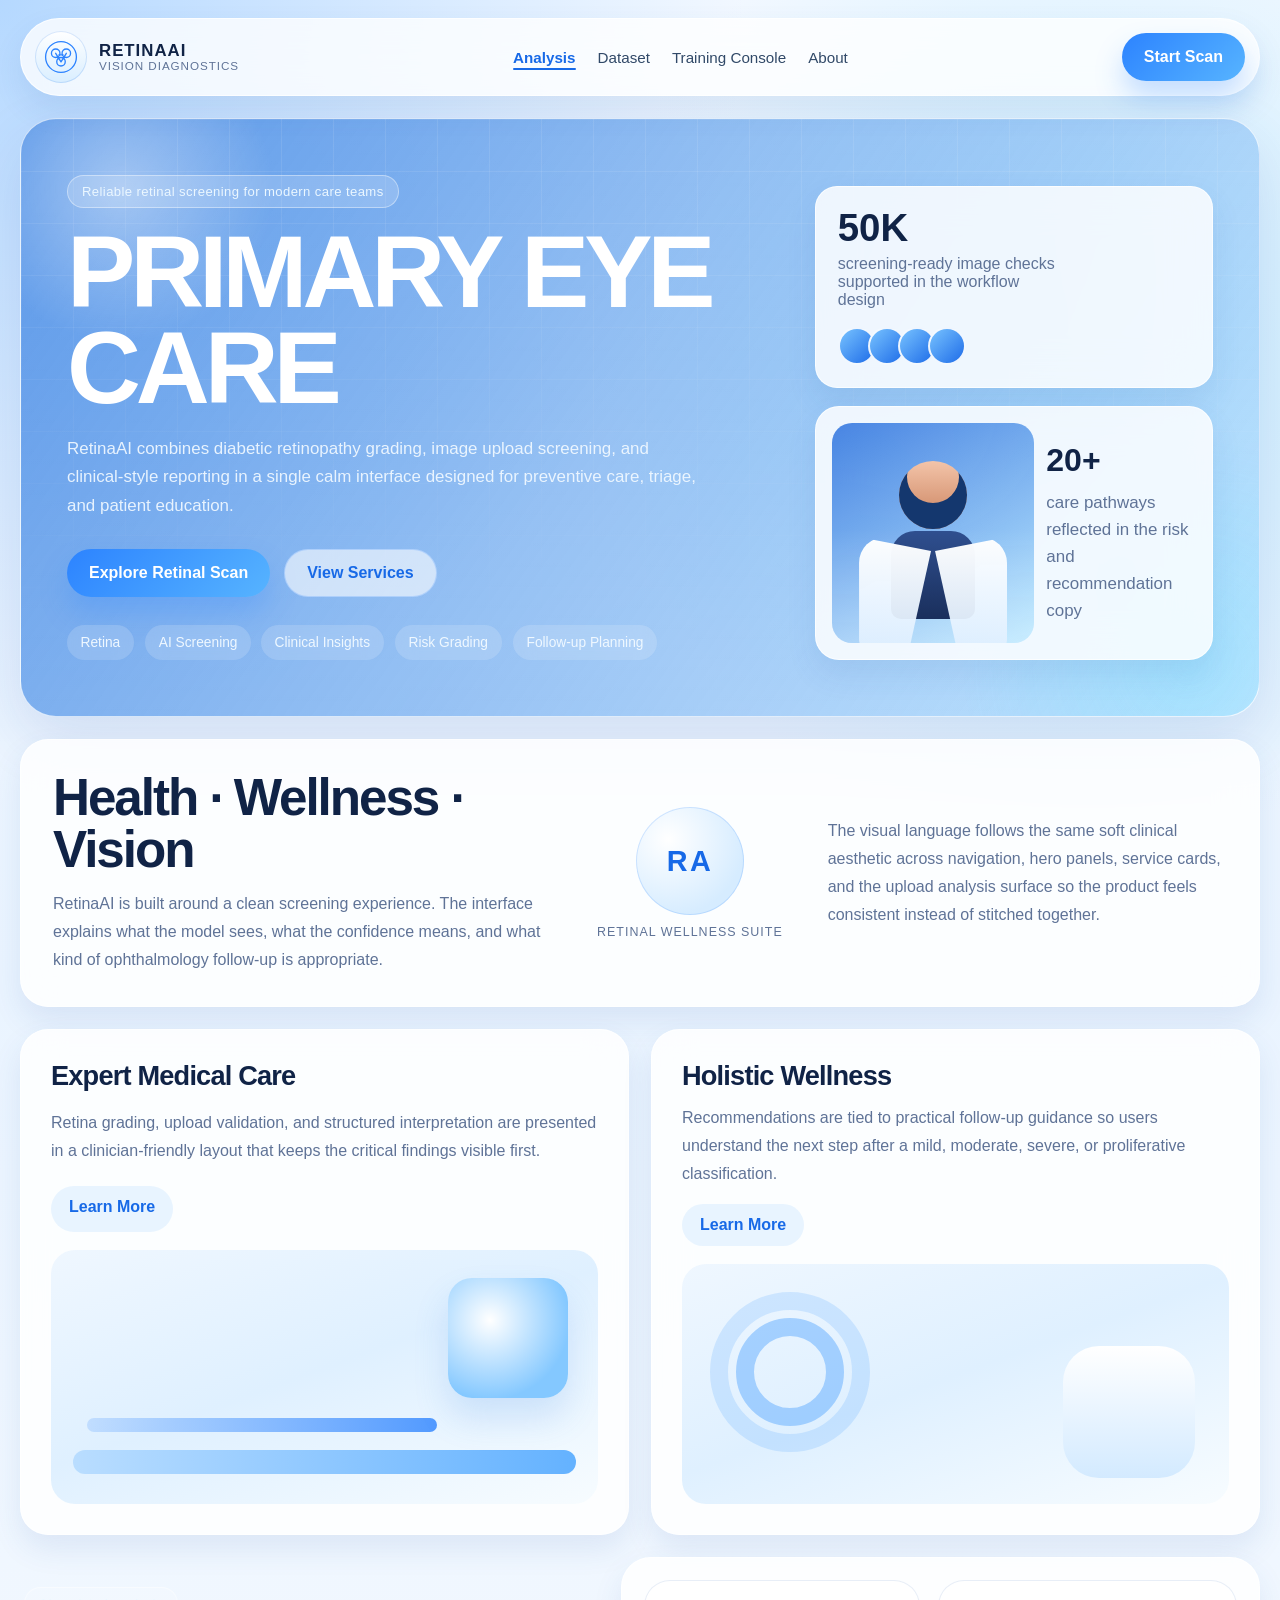
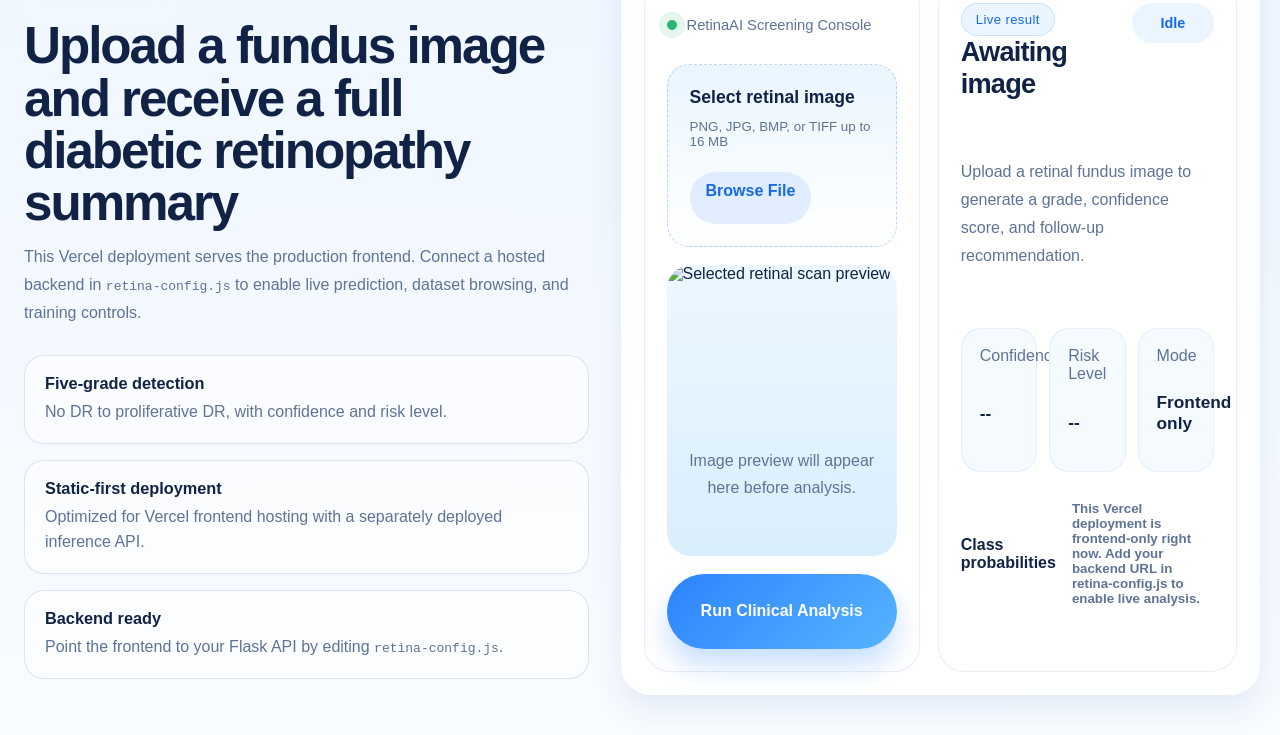
==== index.html @ 56afd828 "feat: add vercel frontend entrypoint" ====
<!doctype html>
<html lang="en">
<head>
  <meta charset="utf-8">
  <meta name="viewport" content="width=device-width, initial-scale=1">
  <title>RetinaAI | Clinical Eye Screening</title>
  <link rel="stylesheet" href="/shri/static/css/style.css">
</head>
<body>
  <div class="page-shell">
    <header class="topbar">
      <a class="brand" href="#home" aria-label="RetinaAI home">
        <span class="brand-mark">
          <svg viewBox="0 0 64 64" aria-hidden="true">
            <circle cx="32" cy="32" r="29" fill="none" stroke="currentColor" stroke-width="2.5"/>
            <circle cx="22" cy="25" r="8" fill="none" stroke="currentColor" stroke-width="2.5"/>
            <circle cx="42" cy="25" r="8" fill="none" stroke="currentColor" stroke-width="2.5"/>
            <circle cx="32" cy="41" r="8" fill="none" stroke="currentColor" stroke-width="2.5"/>
            <path d="M28 28l8 0M25 32l4 5M39 32l-4 5M22 25l10 16M42 25L32 41" fill="none" stroke="currentColor" stroke-width="2.5" stroke-linecap="round"/>
          </svg>
        </span>
        <span class="brand-copy">
          <strong>RetinaAI</strong>
          <small>Vision Diagnostics</small>
        </span>
      </a>

      <nav class="nav" id="main-nav">
        <a href="#analysis" class="active" data-tab="analysis">Analysis</a>
        <a href="#dataset" data-tab="dataset">Dataset</a>
        <a href="#training" data-tab="training">Training Console</a>
        <a href="#about" data-tab="about">About</a>
      </nav>

      <a class="contact-pill" href="#analysis">Start Scan</a>
    </header>

    <main>
      <section class="hero" id="home">
        <div class="hero-backdrop">
          <div class="hero-orb orb-one"></div>
          <div class="hero-orb orb-two"></div>
          <div class="hero-grid"></div>
        </div>

        <div class="hero-copy">
          <span class="eyebrow">Reliable retinal screening for modern care teams</span>
          <h1>PRIMARY EYE CARE</h1>
          <p>
            RetinaAI combines diabetic retinopathy grading, image upload screening, and clinical-style reporting
            in a single calm interface designed for preventive care, triage, and patient education.
          </p>
          <div class="hero-actions">
            <a class="button button-solid" href="#analysis">Explore Retinal Scan</a>
            <a class="button button-ghost" href="#services">View Services</a>
          </div>
          <div class="hero-tags">
            <span>Retina</span>
            <span>AI Screening</span>
            <span>Clinical Insights</span>
            <span>Risk Grading</span>
            <span>Follow-up Planning</span>
          </div>
        </div>

        <aside class="hero-sidecard">
          <div class="metric-card">
            <div class="metric-heading">
              <strong>50K</strong>
              <span>screening-ready image checks supported in the workflow design</span>
            </div>
            <div class="avatar-row" aria-hidden="true">
              <span></span>
              <span></span>
              <span></span>
              <span></span>
            </div>
          </div>
          <div class="doctor-card">
            <div class="doctor-portrait">
              <div class="doctor-glow"></div>
              <div class="doctor-figure">
                <span class="head"></span>
                <span class="torso"></span>
                <span class="coat-left"></span>
                <span class="coat-right"></span>
              </div>
            </div>
            <div class="doctor-copy">
              <div class="doctor-count">20+</div>
              <p>care pathways reflected in the risk and recommendation copy</p>
            </div>
          </div>
        </aside>
      </section>

      <section class="intro-band" id="about">
        <div class="intro-copy">
          <h2>Health · Wellness · Vision</h2>
          <p>
            RetinaAI is built around a clean screening experience. The interface explains what the model sees,
            what the confidence means, and what kind of ophthalmology follow-up is appropriate.
          </p>
        </div>
        <div class="seal">
          <span class="seal-mark">RA</span>
          <span class="seal-copy">Retinal Wellness Suite</span>
        </div>
        <div class="intro-note">
          <p>
            The visual language follows the same soft clinical aesthetic across navigation, hero panels, service
            cards, and the upload analysis surface so the product feels consistent instead of stitched together.
          </p>
        </div>
      </section>

      <section class="services" id="services">
        <article class="service-card">
          <div class="service-copy">
            <h3>Expert Medical Care</h3>
            <p>
              Retina grading, upload validation, and structured interpretation are presented in a clinician-friendly
              layout that keeps the critical findings visible first.
            </p>
            <a href="#analysis">Learn More</a>
          </div>
          <div class="service-visual visual-chart">
            <span></span>
            <span></span>
            <span></span>
          </div>
        </article>

        <article class="service-card">
          <div class="service-copy">
            <h3>Holistic Wellness</h3>
            <p>
              Recommendations are tied to practical follow-up guidance so users understand the next step after a
              mild, moderate, severe, or proliferative classification.
            </p>
            <a href="#insights">Learn More</a>
          </div>
          <div class="service-visual visual-rings">
            <span></span>
            <span></span>
            <span></span>
          </div>
        </article>
      </section>

      <div id="analysis-tab" class="tab-content active">
        <section class="analysis-layout" id="analysis">
          <div class="analysis-copy">
            <span class="section-kicker">AI-assisted analysis</span>
            <h2>Upload a fundus image and receive a full diabetic retinopathy summary</h2>
            <p>
              This Vercel deployment serves the production frontend. Connect a hosted backend in
              <code>retina-config.js</code> to enable live prediction, dataset browsing, and training controls.
            </p>

            <div class="feature-list">
              <div>
                <strong>Five-grade detection</strong>
                <span>No DR to proliferative DR, with confidence and risk level.</span>
              </div>
              <div>
                <strong>Static-first deployment</strong>
                <span>Optimized for Vercel frontend hosting with a separately deployed inference API.</span>
              </div>
              <div>
                <strong>Backend ready</strong>
                <span>Point the frontend to your Flask API by editing <code>retina-config.js</code>.</span>
              </div>
            </div>
          </div>

          <div class="analysis-panel">
            <form class="upload-card" id="predict-form">
              <div class="upload-topline">
                <span class="status-dot"></span>
                <span>RetinaAI Screening Console</span>
              </div>

              <label class="dropzone" for="file">
                <input id="file" name="file" type="file" accept=".png,.jpg,.jpeg,.bmp,.tiff" required>
                <span class="dropzone-copy">
                  <strong>Select retinal image</strong>
                  <small>PNG, JPG, BMP, or TIFF up to 16 MB</small>
                </span>
                <span class="dropzone-action">Browse File</span>
              </label>

              <div class="preview-shell">
                <img id="preview-image" alt="Selected retinal scan preview" hidden>
                <div id="preview-placeholder" class="preview-placeholder">
                  Image preview will appear here before analysis.
                </div>
              </div>

              <button class="button button-solid button-wide" type="submit">Run Clinical Analysis</button>
            </form>

            <section class="result-card" aria-live="polite">
              <div class="result-header">
                <div>
                  <span class="section-kicker">Live result</span>
                  <h3 id="result-title">Awaiting image</h3>
                </div>
                <span id="result-badge" class="result-badge">Idle</span>
              </div>

              <p id="result-summary" class="result-summary">
                Upload a retinal fundus image to generate a grade, confidence score, and follow-up recommendation.
              </p>

              <div class="result-grid">
                <div class="result-block">
                  <span>Confidence</span>
                  <strong id="result-confidence">--</strong>
                </div>
                <div class="result-block">
                  <span>Risk Level</span>
                  <strong id="result-risk">--</strong>
                </div>
                <div class="result-block">
                  <span>Mode</span>
                  <strong id="result-mode">--</strong>
                </div>
              </div>

              <div class="probability-panel">
                <div class="probability-header">
                  <span>Class probabilities</span>
                  <small id="result-note">No analysis run yet.</small>
                </div>
                <div id="probability-list" class="probability-list"></div>
              </div>
            </section>
          </div>
        </section>
      </div>

      <div id="dataset-tab" class="tab-content">
        <section class="dataset-panel" id="dataset">
          <div class="dataset-header">
            <div>
              <span class="section-kicker">Data Repository</span>
              <h2>Managed Retinal Datasets</h2>
            </div>
            <div class="hero-actions">
              <button class="button button-ghost split-toggle active" data-split="train">Train Images</button>
              <button class="button button-ghost split-toggle" data-split="test">Test Images</button>
            </div>
          </div>

          <div id="dataset-grid" class="dataset-grid"></div>

          <div class="pagination">
            <button class="button button-ghost" id="prev-page">Previous</button>
            <span id="page-info">Page 1</span>
            <button class="button button-ghost" id="next-page">Next</button>
          </div>
        </section>
      </div>

      <div id="training-tab" class="tab-content">
        <section class="training-panel" id="training">
          <div class="training-controls">
            <div>
              <span class="section-kicker">Model Management</span>
              <h2>Training Command Center</h2>
              <p>Trigger background training and monitor progress in real-time.</p>
            </div>

            <div class="training-stats">
              <div class="stat-box">
                <span>Status</span>
                <strong id="train-status-text">Idle</strong>
              </div>
              <div class="stat-box">
                <span>Progress</span>
                <strong id="train-progress-text">0%</strong>
              </div>
            </div>

            <div class="progress-container">
              <div class="progress-bar">
                <div id="train-progress-fill" class="progress-fill"></div>
              </div>
            </div>

            <button class="button button-solid" id="start-train-btn">Initialize Training</button>
            <p class="result-note">Training uses local TPU/GPU or CPU resources via TensorFlow.</p>
          </div>

          <div id="terminal" class="terminal-view">Awaiting command pipeline...</div>
        </section>
      </div>

      <div id="about-tab" class="tab-content">
        <section class="intro-band">
          <div class="intro-copy">
            <h2>Health · Wellness · Vision</h2>
            <p>
              RetinaAI is built around a clean screening experience. The interface explains what the model sees,
              what the confidence means, and what kind of ophthalmology follow-up is appropriate.
            </p>
          </div>
          <div class="seal">
            <span class="seal-mark">RA</span>
            <span class="seal-copy">Retinal Wellness Suite</span>
          </div>
          <div class="intro-note">
            <p>
              The visual language follows the same soft clinical aesthetic across navigation, hero panels, service
              cards, and the upload analysis surface so the product feels consistent instead of stitched together.
            </p>
          </div>
        </section>

        <section class="insights" id="insights">
          <article class="insight-card">
            <span class="insight-number">01</span>
            <h3>Clinical-first hierarchy</h3>
            <p>The primary diagnosis, confidence, and follow-up guidance appear ahead of supporting detail.</p>
          </article>
          <article class="insight-card">
            <span class="insight-number">02</span>
            <h3>Reusable visual system</h3>
            <p>Shared colors, card shapes, spacing, and accent gradients make the whole product feel like one system.</p>
          </article>
          <article class="insight-card">
            <span class="insight-number">03</span>
            <h3>Frontend on Vercel</h3>
            <p>This repository now exposes a static root entrypoint for Vercel while the Python inference API stays separate.</p>
          </article>
        </section>
      </div>
    </main>
  </div>

  <script src="/retina-config.js"></script>
  <script src="/shri/static/js/app.js"></script>
</body>
</html>
---- shri/static/css/style.css ----
:root {
  color-scheme: light;
  --bg: #edf6ff;
  --page: #f7fbff;
  --panel: rgba(255, 255, 255, 0.84);
  --panel-strong: #ffffff;
  --panel-soft: rgba(255, 255, 255, 0.6);
  --text: #102346;
  --muted: #5f7397;
  --line: rgba(113, 148, 204, 0.24);
  --blue-1: #54a8ff;
  --blue-2: #2c83ff;
  --blue-3: #1769e7;
  --aqua: #77d9ff;
  --success: #2bb673;
  --shadow: 0 22px 60px rgba(43, 85, 167, 0.14);
  --shadow-soft: 0 14px 30px rgba(43, 85, 167, 0.1);
  --radius-xl: 34px;
  --radius-lg: 24px;
  --radius-md: 18px;
  --radius-sm: 14px;
}

* {
  box-sizing: border-box;
}

html {
  scroll-behavior: smooth;
}

body {
  margin: 0;
  min-height: 100vh;
  font-family: "Trebuchet MS", "Segoe UI", "Gill Sans", sans-serif;
  color: var(--text);
  background:
    radial-gradient(circle at top left, rgba(115, 182, 255, 0.48), transparent 28%),
    radial-gradient(circle at 85% 15%, rgba(130, 219, 255, 0.36), transparent 22%),
    linear-gradient(180deg, #f2f8ff 0%, #eaf4ff 42%, #f8fbff 100%);
}

a {
  color: inherit;
  text-decoration: none;
}

img {
  display: block;
  max-width: 100%;
}

.page-shell {
  width: min(1240px, calc(100% - 32px));
  margin: 18px auto 40px;
}

.topbar {
  display: flex;
  align-items: center;
  justify-content: space-between;
  gap: 24px;
  padding: 12px 14px;
  border: 1px solid rgba(255, 255, 255, 0.72);
  border-radius: 999px;
  background: rgba(255, 255, 255, 0.78);
  backdrop-filter: blur(20px);
  box-shadow: var(--shadow-soft);
  position: sticky;
  top: 12px;
  z-index: 20;
}

.brand {
  display: inline-flex;
  align-items: center;
  gap: 12px;
}

.brand-mark {
  width: 52px;
  height: 52px;
  display: grid;
  place-items: center;
  border-radius: 50%;
  color: var(--blue-2);
  background: linear-gradient(180deg, #ffffff, #d9eeff);
  box-shadow: inset 0 0 0 1px rgba(23, 105, 231, 0.16);
}

.brand-mark svg {
  width: 34px;
  height: 34px;
}

.brand-copy {
  display: flex;
  flex-direction: column;
  line-height: 1.05;
}

.brand-copy strong {
  font-size: 1.05rem;
  letter-spacing: 0.06em;
  text-transform: uppercase;
}

.brand-copy small {
  color: var(--muted);
  font-size: 0.73rem;
  letter-spacing: 0.08em;
  text-transform: uppercase;
}

.nav {
  display: flex;
  flex-wrap: wrap;
  justify-content: center;
  gap: 22px;
  font-size: 0.95rem;
}

.nav a {
  color: #314968;
  transition: color 180ms ease, transform 180ms ease;
}

.nav a:hover,
.nav a:focus-visible {
  color: var(--blue-3);
  transform: translateY(-1px);
}

.nav a.active {
  color: var(--blue-3);
  font-weight: 700;
  position: relative;
}

.nav a.active::after {
  content: '';
  position: absolute;
  bottom: -4px;
  left: 0;
  right: 0;
  height: 2px;
  background: var(--blue-3);
  border-radius: 99px;
}

.contact-pill,
.button {
  display: inline-flex;
  align-items: center;
  justify-content: center;
  gap: 10px;
  min-height: 48px;
  padding: 0 22px;
  border-radius: 999px;
  border: 0;
  cursor: pointer;
  font: inherit;
  font-weight: 600;
  transition: transform 180ms ease, box-shadow 180ms ease, background 180ms ease;
}

.contact-pill,
.button-solid {
  color: #fff;
  background: linear-gradient(135deg, var(--blue-2), #57b4ff);
  box-shadow: 0 16px 28px rgba(44, 131, 255, 0.26);
}

.button-ghost {
  color: var(--blue-3);
  background: rgba(255, 255, 255, 0.6);
  border: 1px solid rgba(44, 131, 255, 0.2);
}

.contact-pill:hover,
.button:hover {
  transform: translateY(-2px);
}

.hero {
  position: relative;
  display: grid;
  grid-template-columns: minmax(0, 1.45fr) minmax(300px, 0.8fr);
  gap: 26px;
  margin-top: 22px;
  padding: 56px 46px;
  overflow: hidden;
  border: 1px solid rgba(255, 255, 255, 0.72);
  border-radius: 36px;
  background:
    linear-gradient(125deg, rgba(52, 125, 225, 0.74), rgba(107, 194, 255, 0.28)),
    linear-gradient(180deg, rgba(255, 255, 255, 0.28), rgba(255, 255, 255, 0.05));
  box-shadow: var(--shadow);
  isolation: isolate;
}

.hero-backdrop {
  position: absolute;
  inset: 0;
  pointer-events: none;
}

.hero-orb {
  position: absolute;
  border-radius: 50%;
  filter: blur(2px);
  opacity: 0.55;
}

.orb-one {
  width: 320px;
  height: 320px;
  left: -60px;
  top: -90px;
  background: radial-gradient(circle, rgba(255, 255, 255, 0.72), transparent 68%);
}

.orb-two {
  width: 460px;
  height: 460px;
  right: -160px;
  bottom: -180px;
  background: radial-gradient(circle, rgba(106, 223, 255, 0.55), transparent 70%);
}

.hero-grid {
  position: absolute;
  inset: 0;
  background-image:
    linear-gradient(rgba(255, 255, 255, 0.12) 1px, transparent 1px),
    linear-gradient(90deg, rgba(255, 255, 255, 0.12) 1px, transparent 1px);
  background-size: 52px 52px;
  mask-image: linear-gradient(180deg, rgba(0, 0, 0, 0.8), transparent 90%);
}

.hero-copy,
.hero-sidecard {
  position: relative;
  z-index: 1;
}

.eyebrow,
.section-kicker {
  display: inline-flex;
  align-items: center;
  width: fit-content;
  padding: 8px 14px;
  border: 1px solid rgba(255, 255, 255, 0.4);
  border-radius: 999px;
  background: rgba(255, 255, 255, 0.18);
  color: #ebf7ff;
  font-size: 0.82rem;
  letter-spacing: 0.03em;
}

.hero h1 {
  margin: 16px 0 18px;
  font-size: clamp(3.8rem, 8vw, 6.6rem);
  line-height: 0.94;
  letter-spacing: -0.05em;
  color: #ffffff;
}

.hero p {
  max-width: 640px;
  margin: 0;
  color: rgba(241, 248, 255, 0.92);
  font-size: 1.06rem;
  line-height: 1.7;
}

.hero-actions {
  display: flex;
  flex-wrap: wrap;
  gap: 14px;
  margin-top: 28px;
}

.hero-tags {
  display: flex;
  flex-wrap: wrap;
  gap: 10px;
  margin-top: 28px;
}

.hero-tags span {
  padding: 10px 14px;
  border-radius: 999px;
  background: rgba(255, 255, 255, 0.16);
  color: #eff8ff;
  font-size: 0.86rem;
  backdrop-filter: blur(10px);
}

.hero-sidecard {
  display: grid;
  gap: 18px;
  align-content: end;
}

.metric-card,
.doctor-card,
.intro-band,
.service-card,
.analysis-panel,
.insight-card {
  border: 1px solid rgba(255, 255, 255, 0.72);
  background: var(--panel);
  backdrop-filter: blur(20px);
  box-shadow: var(--shadow-soft);
}

.metric-card {
  padding: 22px;
  border-radius: 22px;
}

.metric-heading {
  display: grid;
  gap: 8px;
}

.metric-heading strong {
  font-size: 2.4rem;
  line-height: 1;
}

.metric-heading span {
  max-width: 220px;
  color: var(--muted);
}

.avatar-row {
  display: flex;
  margin-top: 18px;
}

.avatar-row span {
  width: 38px;
  height: 38px;
  margin-left: -8px;
  border: 2px solid rgba(255, 255, 255, 0.92);
  border-radius: 50%;
  background: linear-gradient(135deg, #78c3ff, #1e6ce8);
}

.avatar-row span:first-child {
  margin-left: 0;
}

.doctor-card {
  display: grid;
  grid-template-columns: 1.15fr 0.85fr;
  gap: 12px;
  align-items: center;
  padding: 16px;
  border-radius: 24px;
}

.doctor-portrait {
  position: relative;
  min-height: 220px;
  border-radius: 20px;
  background:
    linear-gradient(150deg, rgba(68, 130, 226, 0.98), rgba(120, 211, 255, 0.45)),
    radial-gradient(circle at 50% 10%, rgba(255, 255, 255, 0.9), transparent 46%);
  overflow: hidden;
}

.doctor-glow {
  position: absolute;
  inset: auto 0 0 0;
  height: 52%;
  background: linear-gradient(180deg, transparent, rgba(255, 255, 255, 0.22));
}

.doctor-figure {
  position: absolute;
  inset: 22px 22px 0;
}

.doctor-figure .head {
  position: absolute;
  top: 16px;
  left: calc(50% - 34px);
  width: 68px;
  height: 68px;
  border-radius: 50%;
  background: linear-gradient(180deg, #f3c4a9, #c77d59);
  box-shadow: 0 -18px 0 8px #14376e inset;
}

.doctor-figure .torso {
  position: absolute;
  left: calc(50% - 42px);
  top: 86px;
  width: 84px;
  height: 88px;
  border-radius: 24px 24px 10px 10px;
  background: linear-gradient(180deg, #2f4f8f, #1a2f5c);
}

.doctor-figure .coat-left,
.doctor-figure .coat-right {
  position: absolute;
  top: 92px;
  width: 72px;
  height: 118px;
  background: linear-gradient(180deg, rgba(255, 255, 255, 0.98), rgba(221, 238, 255, 0.92));
}

.doctor-figure .coat-left {
  left: calc(50% - 74px);
  clip-path: polygon(0 0, 100% 12%, 68% 100%, 0 100%);
  border-radius: 26px 8px 20px 16px;
}

.doctor-figure .coat-right {
  right: calc(50% - 74px);
  clip-path: polygon(0 12%, 100% 0, 100% 100%, 32% 100%);
  border-radius: 8px 26px 16px 20px;
}

.doctor-copy {
  display: grid;
  gap: 10px;
  align-content: start;
}

.doctor-count {
  font-size: 2rem;
  font-weight: 700;
}

.doctor-copy p {
  margin: 0;
  color: var(--muted);
  line-height: 1.6;
}

.intro-band {
  display: grid;
  grid-template-columns: 1.25fr 0.55fr 1fr;
  gap: 28px;
  align-items: center;
  margin-top: 22px;
  padding: 32px;
  border-radius: 28px;
}

.intro-band h2,
.analysis-copy h2 {
  margin: 0 0 14px;
  font-size: clamp(2rem, 4vw, 3.5rem);
  line-height: 1.02;
  letter-spacing: -0.04em;
}

.intro-band p,
.analysis-copy p,
.service-copy p,
.insight-card p {
  margin: 0;
  color: var(--muted);
  line-height: 1.75;
}

.seal {
  display: grid;
  place-items: center;
  gap: 10px;
}

.seal-mark {
  width: 108px;
  height: 108px;
  display: grid;
  place-items: center;
  border-radius: 50%;
  color: var(--blue-3);
  background: radial-gradient(circle at 30% 30%, #ffffff, #d6ecff 72%);
  box-shadow: inset 0 0 0 1px rgba(44, 131, 255, 0.18);
  font-size: 1.8rem;
  font-weight: 800;
  letter-spacing: 0.08em;
}

.seal-copy {
  color: var(--muted);
  text-transform: uppercase;
  letter-spacing: 0.08em;
  font-size: 0.78rem;
  text-align: center;
}

.services {
  display: grid;
  grid-template-columns: repeat(2, minmax(0, 1fr));
  gap: 22px;
  margin-top: 22px;
}

.service-card {
  display: grid;
  gap: 18px;
  padding: 30px;
  border-radius: 28px;
}

.service-copy {
  display: grid;
  gap: 12px;
}

.service-copy h3,
.result-header h3,
.insight-card h3 {
  margin: 0;
  font-size: 1.7rem;
  letter-spacing: -0.03em;
}

.service-copy a {
  width: fit-content;
  margin-top: 4px;
  padding: 12px 18px;
  border-radius: 999px;
  color: var(--blue-3);
  background: rgba(84, 168, 255, 0.12);
  font-weight: 600;
}

.service-visual {
  min-height: 240px;
  border-radius: 24px;
  position: relative;
  overflow: hidden;
  background: linear-gradient(160deg, #eff7ff 0%, #dff0ff 48%, #f7fcff 100%);
}

.visual-chart span,
.visual-rings span {
  position: absolute;
}

.visual-chart span:nth-child(1) {
  inset: auto 22px 30px 22px;
  height: 24px;
  border-radius: 999px;
  background: linear-gradient(90deg, #b9ddff, #64b2ff);
}

.visual-chart span:nth-child(2) {
  left: 36px;
  bottom: 72px;
  width: 64%;
  height: 14px;
  border-radius: 999px;
  background: linear-gradient(90deg, rgba(44, 131, 255, 0.18), rgba(44, 131, 255, 0.8));
}

.visual-chart span:nth-child(3) {
  right: 30px;
  top: 28px;
  width: 120px;
  height: 120px;
  border-radius: 24px;
  background: radial-gradient(circle at 35% 35%, #ffffff, #84c8ff 72%);
  box-shadow: 0 20px 34px rgba(66, 137, 229, 0.18);
}

.visual-rings span:nth-child(1) {
  inset: 28px auto auto 28px;
  width: 160px;
  height: 160px;
  border-radius: 50%;
  border: 18px solid rgba(69, 157, 255, 0.18);
}

.visual-rings span:nth-child(2) {
  inset: 54px auto auto 54px;
  width: 108px;
  height: 108px;
  border-radius: 50%;
  border: 18px solid rgba(69, 157, 255, 0.42);
}

.visual-rings span:nth-child(3) {
  right: 34px;
  bottom: 26px;
  width: 132px;
  height: 132px;
  border-radius: 36px;
  background: linear-gradient(180deg, #ffffff, #d3eaff);
}

.analysis-layout {
  display: grid;
  grid-template-columns: minmax(0, 0.95fr) minmax(0, 1.05fr);
  gap: 22px;
  margin-top: 22px;
}

.analysis-copy {
  padding: 30px 10px 16px 4px;
}

.feature-list {
  display: grid;
  gap: 16px;
  margin-top: 28px;
}

.feature-list div {
  display: grid;
  gap: 6px;
  padding: 18px 20px;
  border: 1px solid var(--line);
  border-radius: 20px;
  background: rgba(255, 255, 255, 0.52);
}

.feature-list strong {
  font-size: 1.02rem;
}

.feature-list span {
  color: var(--muted);
  line-height: 1.6;
}

.analysis-panel {
  display: grid;
  grid-template-columns: minmax(0, 0.96fr) minmax(0, 1.04fr);
  gap: 18px;
  padding: 22px;
  border-radius: 30px;
}

.upload-card,
.result-card {
  border-radius: 26px;
  background: rgba(255, 255, 255, 0.88);
  border: 1px solid rgba(113, 148, 204, 0.16);
  padding: 22px;
}

.upload-card {
  display: grid;
  gap: 18px;
}

.upload-topline {
  display: inline-flex;
  align-items: center;
  gap: 10px;
  color: var(--muted);
  font-size: 0.92rem;
}

.status-dot {
  width: 10px;
  height: 10px;
  border-radius: 50%;
  background: var(--success);
  box-shadow: 0 0 0 8px rgba(43, 182, 115, 0.12);
}

.dropzone {
  display: grid;
  gap: 16px;
  padding: 22px;
  border: 1.5px dashed rgba(44, 131, 255, 0.32);
  border-radius: 22px;
  background: linear-gradient(180deg, rgba(231, 244, 255, 0.88), rgba(255, 255, 255, 0.96));
  cursor: pointer;
}

.dropzone input {
  display: none;
}

.dropzone-copy {
  display: grid;
  gap: 4px;
}

.dropzone-copy strong {
  font-size: 1.1rem;
}

.dropzone-copy small {
  color: var(--muted);
}

.dropzone-action {
  width: fit-content;
  padding: 10px 16px;
  border-radius: 999px;
  color: var(--blue-3);
  background: rgba(44, 131, 255, 0.12);
  font-weight: 600;
}

.preview-shell {
  min-height: 264px;
  display: grid;
  place-items: center;
  overflow: hidden;
  border-radius: 24px;
  background: linear-gradient(180deg, #ecf7ff, #d9eefe);
}

.preview-shell img {
  width: 100%;
  height: 100%;
  object-fit: cover;
}

.preview-placeholder {
  max-width: 220px;
  color: var(--muted);
  line-height: 1.7;
  text-align: center;
}

.button-wide {
  width: 100%;
}

.result-card {
  display: grid;
  gap: 20px;
}

.result-header {
  display: flex;
  align-items: start;
  justify-content: space-between;
  gap: 16px;
}

.result-header .section-kicker {
  color: var(--blue-3);
  background: rgba(84, 168, 255, 0.12);
  border-color: rgba(44, 131, 255, 0.18);
}

.result-badge {
  display: inline-flex;
  align-items: center;
  justify-content: center;
  min-width: 82px;
  min-height: 40px;
  padding: 0 14px;
  border-radius: 999px;
  font-size: 0.9rem;
  font-weight: 700;
  color: var(--blue-3);
  background: rgba(84, 168, 255, 0.12);
}

.result-summary {
  margin: 0;
  color: var(--muted);
  line-height: 1.75;
}

.result-grid {
  display: grid;
  grid-template-columns: repeat(3, minmax(0, 1fr));
  gap: 12px;
}

.result-block {
  display: grid;
  gap: 8px;
  padding: 18px;
  border-radius: 20px;
  background: #f5faff;
  border: 1px solid rgba(113, 148, 204, 0.12);
}

.result-block span,
.probability-header small {
  color: var(--muted);
}

.result-block strong {
  font-size: 1.08rem;
}

.probability-panel {
  display: grid;
  gap: 14px;
}

.probability-header {
  display: flex;
  align-items: center;
  justify-content: space-between;
  gap: 16px;
  font-weight: 600;
}

.probability-list {
  display: grid;
  gap: 12px;
}

/* ── Tabs Content ───────────────────────────────────────────────────────────── */
.tab-content {
  display: none;
  animation: fadeIn 0.4s ease-out;
}

.tab-content.active {
  display: block;
}

@keyframes fadeIn {
  from { opacity: 0; transform: translateY(10px); }
  to { opacity: 1; transform: translateY(0); }
}

/* ── Dataset View ───────────────────────────────────────────────────────────── */
.dataset-panel {
  display: grid;
  gap: 24px;
  padding: 30px;
  border-radius: 28px;
  background: var(--panel);
}

.dataset-header {
  display: flex;
  justify-content: space-between;
  align-items: center;
  flex-wrap: wrap;
  gap: 16px;
}

.dataset-grid {
  display: grid;
  grid-template-columns: repeat(auto-fill, minmax(180px, 1fr));
  gap: 20px;
}

.dataset-item {
  position: relative;
  border-radius: 18px;
  overflow: hidden;
  background: #fff;
  border: 1px solid var(--line);
  transition: transform 0.2s ease;
}

.dataset-item:hover {
  transform: scale(1.02);
}

.dataset-item img {
  width: 100%;
  aspect-ratio: 1;
  object-fit: cover;
}

.dataset-info {
  padding: 12px;
  font-size: 0.85rem;
}

.dataset-info strong {
  display: block;
  margin-bottom: 4px;
  font-size: 0.9rem;
}

.label-pill {
  display: inline-block;
  padding: 4px 8px;
  border-radius: 99px;
  font-size: 0.75rem;
  font-weight: 700;
  text-transform: uppercase;
}

.pagination {
  display: flex;
  justify-content: center;
  align-items: center;
  gap: 20px;
  margin-top: 20px;
}

/* ── Training View ──────────────────────────────────────────────────────────── */
.training-panel {
  display: grid;
  grid-template-columns: 350px 1fr;
  gap: 24px;
  padding: 30px;
  border-radius: 28px;
  background: var(--panel);
}

.training-controls {
  display: flex;
  flex-direction: column;
  gap: 20px;
  padding: 24px;
  border-radius: 20px;
  background: rgba(255, 255, 255, 0.6);
  border: 1px solid var(--line);
}

.terminal-view {
  background: #0f172a;
  color: #e2e8f0;
  font-family: 'Courier New', Courier, monospace;
  padding: 20px;
  border-radius: 20px;
  height: 500px;
  overflow-y: auto;
  font-size: 0.9rem;
  line-height: 1.5;
  box-shadow: inset 0 2px 10px rgba(0,0,0,0.5);
  white-space: pre-wrap;
}

.training-stats {
  display: grid;
  grid-template-columns: repeat(2, 1fr);
  gap: 12px;
}

.stat-box {
  padding: 16px;
  border-radius: 16px;
  background: #fff;
  border: 1px solid var(--line);
  text-align: center;
}

.stat-box span {
  font-size: 0.8rem;
  color: var(--muted);
  display: block;
}

.stat-box strong {
  font-size: 1.2rem;
  color: var(--blue-3);
}

.progress-container {
  margin-top: 10px;
}

.progress-bar {
  height: 8px;
  background: #e2e8f0;
  border-radius: 4px;
  overflow: hidden;
}

.progress-fill {
  height: 100%;
  background: var(--blue-2);
  width: 0%;
  transition: width 0.3s ease;
}

.probability-row {
  display: grid;
  gap: 8px;
}

.probability-meta {
  display: flex;
  align-items: center;
  justify-content: space-between;
  gap: 12px;
  font-size: 0.96rem;
}

.probability-bar {
  height: 12px;
  overflow: hidden;
  border-radius: 999px;
  background: rgba(84, 168, 255, 0.12);
}

.probability-fill {
  height: 100%;
  border-radius: inherit;
  background: linear-gradient(90deg, #77d9ff, #2c83ff);
}

.insights {
  display: grid;
  grid-template-columns: repeat(3, minmax(0, 1fr));
  gap: 20px;
  margin-top: 22px;
}

.insight-card {
  padding: 28px;
  border-radius: 24px;
}

.insight-number {
  display: inline-flex;
  margin-bottom: 14px;
  color: var(--blue-3);
  font-weight: 700;
  letter-spacing: 0.08em;
}

.is-loading {
  opacity: 0.72;
}

@media (max-width: 1120px) {
  .hero,
  .intro-band,
  .analysis-layout,
  .analysis-panel,
  .services,
  .insights {
    grid-template-columns: 1fr;
  }

  .hero {
    padding: 42px 28px;
  }

  .analysis-copy {
    padding: 10px 0 0;
  }
}

@media (max-width: 820px) {
  .page-shell {
    width: min(100% - 18px, 1240px);
  }

  .topbar {
    border-radius: 28px;
    padding: 16px;
    position: static;
    flex-direction: column;
    align-items: stretch;
  }

  .brand,
  .contact-pill {
    align-self: center;
  }

  .nav {
    gap: 14px;
  }

  .hero h1 {
    font-size: clamp(3rem, 18vw, 4.3rem);
  }

  .doctor-card {
    grid-template-columns: 1fr;
  }

  .intro-band,
  .service-card,
  .analysis-panel,
  .insight-card {
    padding: 22px;
  }

  .result-grid {
    grid-template-columns: 1fr;
  }
}
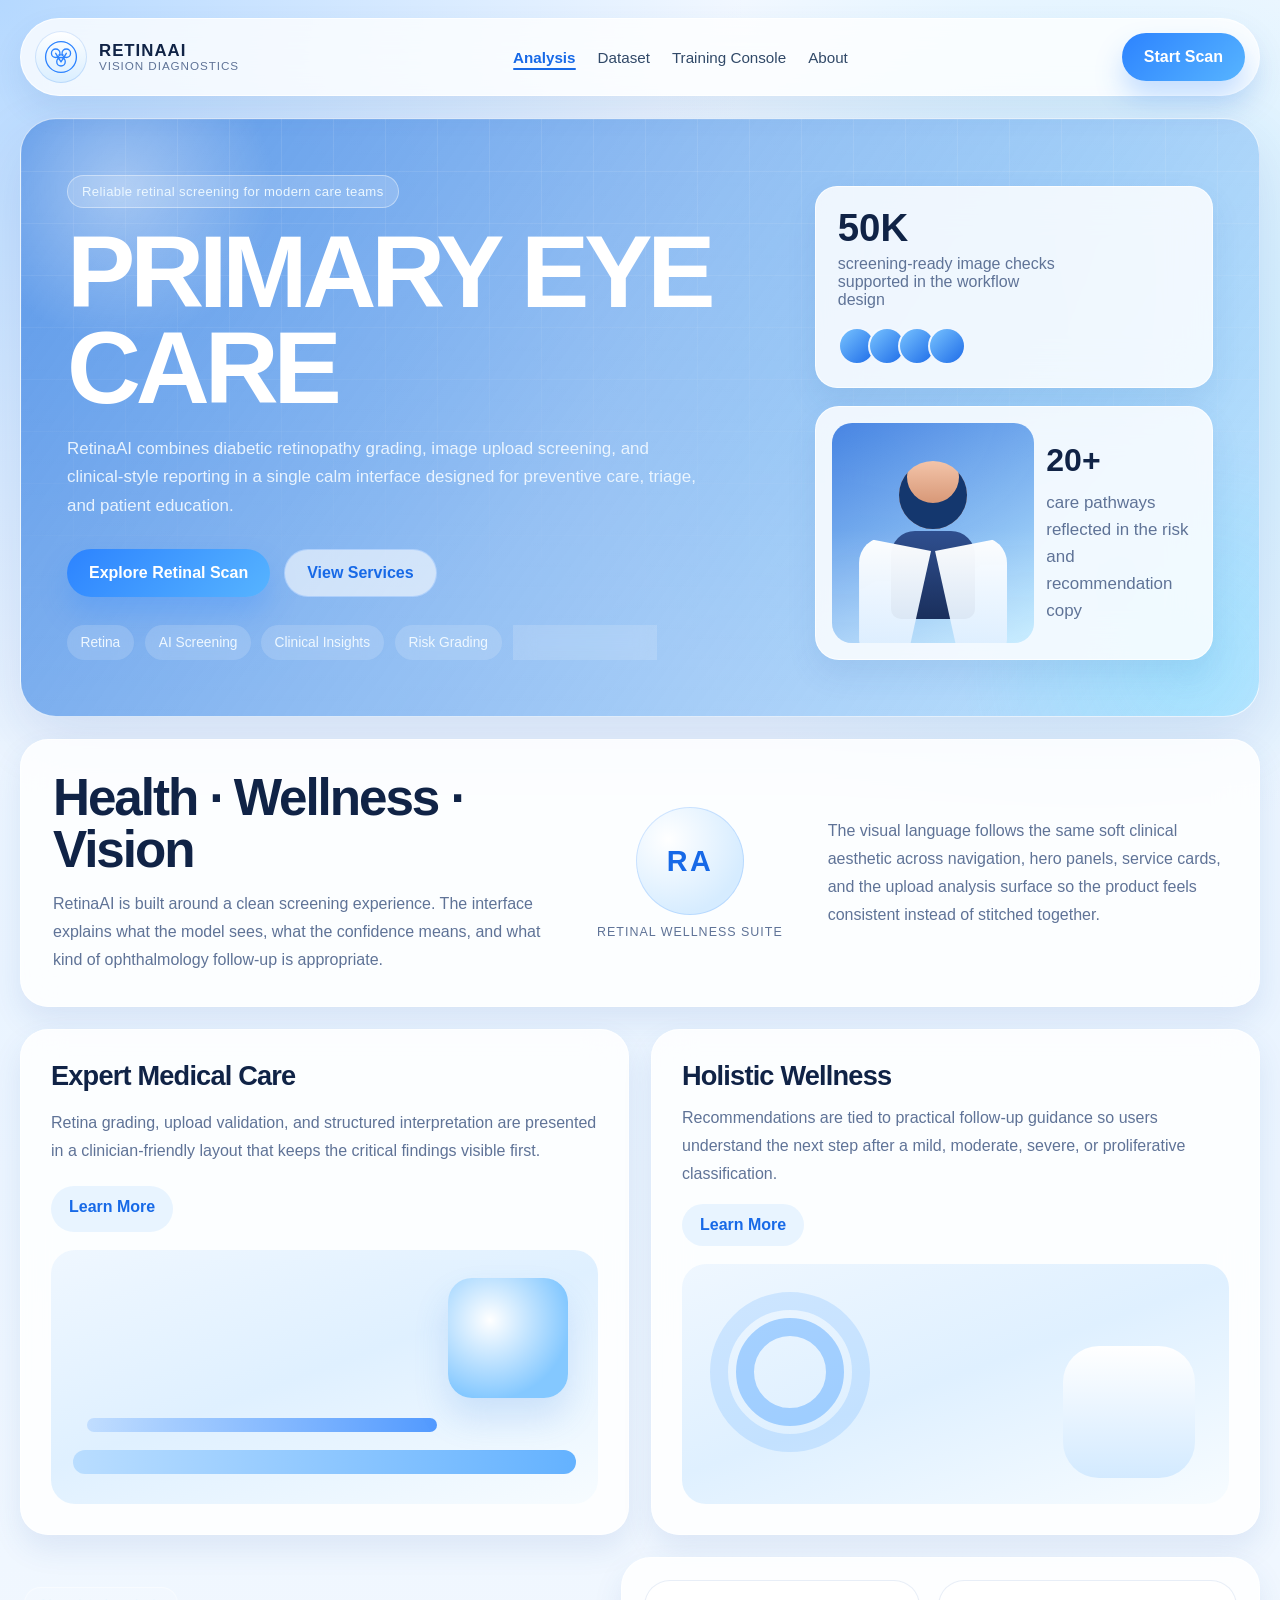
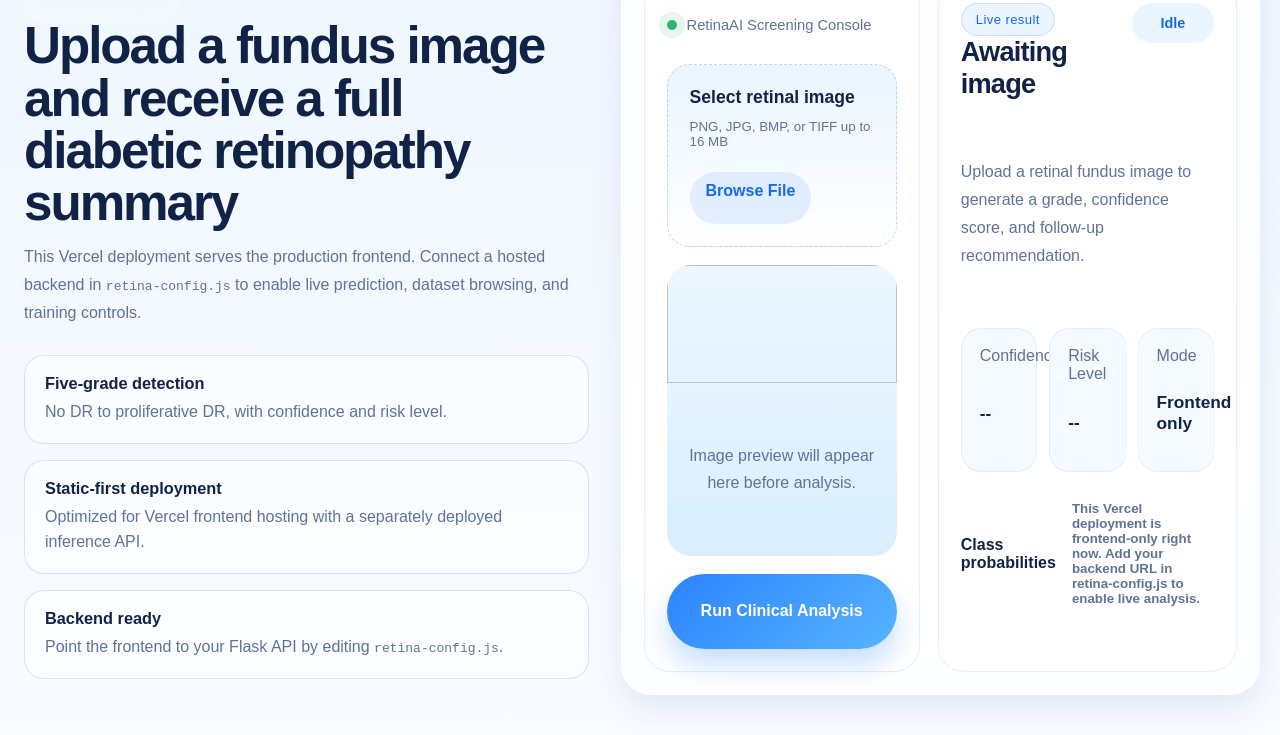
==== commit 3e7fa872: "refactor: flatten project structure to repository root" ====
--- a/index.html
+++ b/index.html
@@ -4,7 +4,7 @@
   <meta charset="utf-8">
   <meta name="viewport" content="width=device-width, initial-scale=1">
   <title>RetinaAI | Clinical Eye Screening</title>
-  <link rel="stylesheet" href="/shri/static/css/style.css">
+  <link rel="stylesheet" href="/static/css/style.css">
 </head>
 <body>
   <div class="page-shell">
@@ -191,7 +191,7 @@
               </label>
 
               <div class="preview-shell">
-                <img id="preview-image" alt="Selected retinal scan preview" hidden>
+                <img id="preview-image" alt="" hidden>
                 <div id="preview-placeholder" class="preview-placeholder">
                   Image preview will appear here before analysis.
                 </div>
@@ -340,6 +340,6 @@
   </div>
 
   <script src="/retina-config.js"></script>
-  <script src="/shri/static/js/app.js"></script>
+  <script src="/static/js/app.js"></script>
 </body>
 </html>
--- a/static/css/style.css
+++ b/static/css/style.css
@@ -0,0 +1,1087 @@
+:root {
+  color-scheme: light;
+  --bg: #edf6ff;
+  --page: #f7fbff;
+  --panel: rgba(255, 255, 255, 0.84);
+  --panel-strong: #ffffff;
+  --panel-soft: rgba(255, 255, 255, 0.6);
+  --text: #102346;
+  --muted: #5f7397;
+  --line: rgba(113, 148, 204, 0.24);
+  --blue-1: #54a8ff;
+  --blue-2: #2c83ff;
+  --blue-3: #1769e7;
+  --aqua: #77d9ff;
+  --success: #2bb673;
+  --shadow: 0 22px 60px rgba(43, 85, 167, 0.14);
+  --shadow-soft: 0 14px 30px rgba(43, 85, 167, 0.1);
+  --radius-xl: 34px;
+  --radius-lg: 24px;
+  --radius-md: 18px;
+  --radius-sm: 14px;
+}
+
+* {
+  box-sizing: border-box;
+}
+
+html {
+  scroll-behavior: smooth;
+}
+
+body {
+  margin: 0;
+  min-height: 100vh;
+  font-family: "Trebuchet MS", "Segoe UI", "Gill Sans", sans-serif;
+  color: var(--text);
+  background:
+    radial-gradient(circle at top left, rgba(115, 182, 255, 0.48), transparent 28%),
+    radial-gradient(circle at 85% 15%, rgba(130, 219, 255, 0.36), transparent 22%),
+    linear-gradient(180deg, #f2f8ff 0%, #eaf4ff 42%, #f8fbff 100%);
+}
+
+a {
+  color: inherit;
+  text-decoration: none;
+}
+
+img {
+  display: block;
+  max-width: 100%;
+}
+
+.page-shell {
+  width: min(1240px, calc(100% - 32px));
+  margin: 18px auto 40px;
+}
+
+.topbar {
+  display: flex;
+  align-items: center;
+  justify-content: space-between;
+  gap: 24px;
+  padding: 12px 14px;
+  border: 1px solid rgba(255, 255, 255, 0.72);
+  border-radius: 999px;
+  background: rgba(255, 255, 255, 0.78);
+  backdrop-filter: blur(20px);
+  box-shadow: var(--shadow-soft);
+  position: sticky;
+  top: 12px;
+  z-index: 20;
+}
+
+.brand {
+  display: inline-flex;
+  align-items: center;
+  gap: 12px;
+}
+
+.brand-mark {
+  width: 52px;
+  height: 52px;
+  display: grid;
+  place-items: center;
+  border-radius: 50%;
+  color: var(--blue-2);
+  background: linear-gradient(180deg, #ffffff, #d9eeff);
+  box-shadow: inset 0 0 0 1px rgba(23, 105, 231, 0.16);
+}
+
+.brand-mark svg {
+  width: 34px;
+  height: 34px;
+}
+
+.brand-copy {
+  display: flex;
+  flex-direction: column;
+  line-height: 1.05;
+}
+
+.brand-copy strong {
+  font-size: 1.05rem;
+  letter-spacing: 0.06em;
+  text-transform: uppercase;
+}
+
+.brand-copy small {
+  color: var(--muted);
+  font-size: 0.73rem;
+  letter-spacing: 0.08em;
+  text-transform: uppercase;
+}
+
+.nav {
+  display: flex;
+  flex-wrap: wrap;
+  justify-content: center;
+  gap: 22px;
+  font-size: 0.95rem;
+}
+
+.nav a {
+  color: #314968;
+  transition: color 180ms ease, transform 180ms ease;
+}
+
+.nav a:hover,
+.nav a:focus-visible {
+  color: var(--blue-3);
+  transform: translateY(-1px);
+}
+
+.nav a.active {
+  color: var(--blue-3);
+  font-weight: 700;
+  position: relative;
+}
+
+.nav a.active::after {
+  content: '';
+  position: absolute;
+  bottom: -4px;
+  left: 0;
+  right: 0;
+  height: 2px;
+  background: var(--blue-3);
+  border-radius: 99px;
+}
+
+.contact-pill,
+.button {
+  display: inline-flex;
+  align-items: center;
+  justify-content: center;
+  gap: 10px;
+  min-height: 48px;
+  padding: 0 22px;
+  border-radius: 999px;
+  border: 0;
+  cursor: pointer;
+  font: inherit;
+  font-weight: 600;
+  transition: transform 180ms ease, box-shadow 180ms ease, background 180ms ease;
+}
+
+.contact-pill,
+.button-solid {
+  color: #fff;
+  background: linear-gradient(135deg, var(--blue-2), #57b4ff);
+  box-shadow: 0 16px 28px rgba(44, 131, 255, 0.26);
+}
+
+.button-ghost {
+  color: var(--blue-3);
+  background: rgba(255, 255, 255, 0.6);
+  border: 1px solid rgba(44, 131, 255, 0.2);
+}
+
+.contact-pill:hover,
+.button:hover {
+  transform: translateY(-2px);
+}
+
+.hero {
+  position: relative;
+  display: grid;
+  grid-template-columns: minmax(0, 1.45fr) minmax(300px, 0.8fr);
+  gap: 26px;
+  margin-top: 22px;
+  padding: 56px 46px;
+  overflow: hidden;
+  border: 1px solid rgba(255, 255, 255, 0.72);
+  border-radius: 36px;
+  background:
+    linear-gradient(125deg, rgba(52, 125, 225, 0.74), rgba(107, 194, 255, 0.28)),
+    linear-gradient(180deg, rgba(255, 255, 255, 0.28), rgba(255, 255, 255, 0.05));
+  box-shadow: var(--shadow);
+  isolation: isolate;
+}
+
+.hero-backdrop {
+  position: absolute;
+  inset: 0;
+  pointer-events: none;
+}
+
+.hero-orb {
+  position: absolute;
+  border-radius: 50%;
+  filter: blur(2px);
+  opacity: 0.55;
+}
+
+.orb-one {
+  width: 320px;
+  height: 320px;
+  left: -60px;
+  top: -90px;
+  background: radial-gradient(circle, rgba(255, 255, 255, 0.72), transparent 68%);
+}
+
+.orb-two {
+  width: 460px;
+  height: 460px;
+  right: -160px;
+  bottom: -180px;
+  background: radial-gradient(circle, rgba(106, 223, 255, 0.55), transparent 70%);
+}
+
+.hero-grid {
+  position: absolute;
+  inset: 0;
+  background-image:
+    linear-gradient(rgba(255, 255, 255, 0.12) 1px, transparent 1px),
+    linear-gradient(90deg, rgba(255, 255, 255, 0.12) 1px, transparent 1px);
+  background-size: 52px 52px;
+  mask-image: linear-gradient(180deg, rgba(0, 0, 0, 0.8), transparent 90%);
+}
+
+.hero-copy,
+.hero-sidecard {
+  position: relative;
+  z-index: 1;
+}
+
+.eyebrow,
+.section-kicker {
+  display: inline-flex;
+  align-items: center;
+  width: fit-content;
+  padding: 8px 14px;
+  border: 1px solid rgba(255, 255, 255, 0.4);
+  border-radius: 999px;
+  background: rgba(255, 255, 255, 0.18);
+  color: #ebf7ff;
+  font-size: 0.82rem;
+  letter-spacing: 0.03em;
+}
+
+.hero h1 {
+  margin: 16px 0 18px;
+  font-size: clamp(3.8rem, 8vw, 6.6rem);
+  line-height: 0.94;
+  letter-spacing: -0.05em;
+  color: #ffffff;
+}
+
+.hero p {
+  max-width: 640px;
+  margin: 0;
+  color: rgba(241, 248, 255, 0.92);
+  font-size: 1.06rem;
+  line-height: 1.7;
+}
+
+.hero-actions {
+  display: flex;
+  flex-wrap: wrap;
+  gap: 14px;
+  margin-top: 28px;
+}
+
+.hero-tags {
+  display: flex;
+  flex-wrap: wrap;
+  gap: 10px;
+  margin-top: 28px;
+}
+
+.hero-tags span {
+  padding: 10px 14px;
+  border-radius: 999px;
+  background: rgba(255, 255, 255, 0.16);
+  color: #eff8ff;
+  font-size: 0.86rem;
+  backdrop-filter: blur(10px);
+}
+
+.hero-sidecard {
+  display: grid;
+  gap: 18px;
+  align-content: end;
+}
+
+.metric-card,
+.doctor-card,
+.intro-band,
+.service-card,
+.analysis-panel,
+.insight-card {
+  border: 1px solid rgba(255, 255, 255, 0.72);
+  background: var(--panel);
+  backdrop-filter: blur(20px);
+  box-shadow: var(--shadow-soft);
+}
+
+.metric-card {
+  padding: 22px;
+  border-radius: 22px;
+}
+
+.metric-heading {
+  display: grid;
+  gap: 8px;
+}
+
+.metric-heading strong {
+  font-size: 2.4rem;
+  line-height: 1;
+}
+
+.metric-heading span {
+  max-width: 220px;
+  color: var(--muted);
+}
+
+.avatar-row {
+  display: flex;
+  margin-top: 18px;
+}
+
+.avatar-row span {
+  width: 38px;
+  height: 38px;
+  margin-left: -8px;
+  border: 2px solid rgba(255, 255, 255, 0.92);
+  border-radius: 50%;
+  background: linear-gradient(135deg, #78c3ff, #1e6ce8);
+}
+
+.avatar-row span:first-child {
+  margin-left: 0;
+}
+
+.doctor-card {
+  display: grid;
+  grid-template-columns: 1.15fr 0.85fr;
+  gap: 12px;
+  align-items: center;
+  padding: 16px;
+  border-radius: 24px;
+}
+
+.doctor-portrait {
+  position: relative;
+  min-height: 220px;
+  border-radius: 20px;
+  background:
+    linear-gradient(150deg, rgba(68, 130, 226, 0.98), rgba(120, 211, 255, 0.45)),
+    radial-gradient(circle at 50% 10%, rgba(255, 255, 255, 0.9), transparent 46%);
+  overflow: hidden;
+}
+
+.doctor-glow {
+  position: absolute;
+  inset: auto 0 0 0;
+  height: 52%;
+  background: linear-gradient(180deg, transparent, rgba(255, 255, 255, 0.22));
+}
+
+.doctor-figure {
+  position: absolute;
+  inset: 22px 22px 0;
+}
+
+.doctor-figure .head {
+  position: absolute;
+  top: 16px;
+  left: calc(50% - 34px);
+  width: 68px;
+  height: 68px;
+  border-radius: 50%;
+  background: linear-gradient(180deg, #f3c4a9, #c77d59);
+  box-shadow: 0 -18px 0 8px #14376e inset;
+}
+
+.doctor-figure .torso {
+  position: absolute;
+  left: calc(50% - 42px);
+  top: 86px;
+  width: 84px;
+  height: 88px;
+  border-radius: 24px 24px 10px 10px;
+  background: linear-gradient(180deg, #2f4f8f, #1a2f5c);
+}
+
+.doctor-figure .coat-left,
+.doctor-figure .coat-right {
+  position: absolute;
+  top: 92px;
+  width: 72px;
+  height: 118px;
+  background: linear-gradient(180deg, rgba(255, 255, 255, 0.98), rgba(221, 238, 255, 0.92));
+}
+
+.doctor-figure .coat-left {
+  left: calc(50% - 74px);
+  clip-path: polygon(0 0, 100% 12%, 68% 100%, 0 100%);
+  border-radius: 26px 8px 20px 16px;
+}
+
+.doctor-figure .coat-right {
+  right: calc(50% - 74px);
+  clip-path: polygon(0 12%, 100% 0, 100% 100%, 32% 100%);
+  border-radius: 8px 26px 16px 20px;
+}
+
+.doctor-copy {
+  display: grid;
+  gap: 10px;
+  align-content: start;
+}
+
+.doctor-count {
+  font-size: 2rem;
+  font-weight: 700;
+}
+
+.doctor-copy p {
+  margin: 0;
+  color: var(--muted);
+  line-height: 1.6;
+}
+
+.intro-band {
+  display: grid;
+  grid-template-columns: 1.25fr 0.55fr 1fr;
+  gap: 28px;
+  align-items: center;
+  margin-top: 22px;
+  padding: 32px;
+  border-radius: 28px;
+}
+
+.intro-band h2,
+.analysis-copy h2 {
+  margin: 0 0 14px;
+  font-size: clamp(2rem, 4vw, 3.5rem);
+  line-height: 1.02;
+  letter-spacing: -0.04em;
+}
+
+.intro-band p,
+.analysis-copy p,
+.service-copy p,
+.insight-card p {
+  margin: 0;
+  color: var(--muted);
+  line-height: 1.75;
+}
+
+.seal {
+  display: grid;
+  place-items: center;
+  gap: 10px;
+}
+
+.seal-mark {
+  width: 108px;
+  height: 108px;
+  display: grid;
+  place-items: center;
+  border-radius: 50%;
+  color: var(--blue-3);
+  background: radial-gradient(circle at 30% 30%, #ffffff, #d6ecff 72%);
+  box-shadow: inset 0 0 0 1px rgba(44, 131, 255, 0.18);
+  font-size: 1.8rem;
+  font-weight: 800;
+  letter-spacing: 0.08em;
+}
+
+.seal-copy {
+  color: var(--muted);
+  text-transform: uppercase;
+  letter-spacing: 0.08em;
+  font-size: 0.78rem;
+  text-align: center;
+}
+
+.services {
+  display: grid;
+  grid-template-columns: repeat(2, minmax(0, 1fr));
+  gap: 22px;
+  margin-top: 22px;
+}
+
+.service-card {
+  display: grid;
+  gap: 18px;
+  padding: 30px;
+  border-radius: 28px;
+}
+
+.service-copy {
+  display: grid;
+  gap: 12px;
+}
+
+.service-copy h3,
+.result-header h3,
+.insight-card h3 {
+  margin: 0;
+  font-size: 1.7rem;
+  letter-spacing: -0.03em;
+}
+
+.service-copy a {
+  width: fit-content;
+  margin-top: 4px;
+  padding: 12px 18px;
+  border-radius: 999px;
+  color: var(--blue-3);
+  background: rgba(84, 168, 255, 0.12);
+  font-weight: 600;
+}
+
+.service-visual {
+  min-height: 240px;
+  border-radius: 24px;
+  position: relative;
+  overflow: hidden;
+  background: linear-gradient(160deg, #eff7ff 0%, #dff0ff 48%, #f7fcff 100%);
+}
+
+.visual-chart span,
+.visual-rings span {
+  position: absolute;
+}
+
+.visual-chart span:nth-child(1) {
+  inset: auto 22px 30px 22px;
+  height: 24px;
+  border-radius: 999px;
+  background: linear-gradient(90deg, #b9ddff, #64b2ff);
+}
+
+.visual-chart span:nth-child(2) {
+  left: 36px;
+  bottom: 72px;
+  width: 64%;
+  height: 14px;
+  border-radius: 999px;
+  background: linear-gradient(90deg, rgba(44, 131, 255, 0.18), rgba(44, 131, 255, 0.8));
+}
+
+.visual-chart span:nth-child(3) {
+  right: 30px;
+  top: 28px;
+  width: 120px;
+  height: 120px;
+  border-radius: 24px;
+  background: radial-gradient(circle at 35% 35%, #ffffff, #84c8ff 72%);
+  box-shadow: 0 20px 34px rgba(66, 137, 229, 0.18);
+}
+
+.visual-rings span:nth-child(1) {
+  inset: 28px auto auto 28px;
+  width: 160px;
+  height: 160px;
+  border-radius: 50%;
+  border: 18px solid rgba(69, 157, 255, 0.18);
+}
+
+.visual-rings span:nth-child(2) {
+  inset: 54px auto auto 54px;
+  width: 108px;
+  height: 108px;
+  border-radius: 50%;
+  border: 18px solid rgba(69, 157, 255, 0.42);
+}
+
+.visual-rings span:nth-child(3) {
+  right: 34px;
+  bottom: 26px;
+  width: 132px;
+  height: 132px;
+  border-radius: 36px;
+  background: linear-gradient(180deg, #ffffff, #d3eaff);
+}
+
+.analysis-layout {
+  display: grid;
+  grid-template-columns: minmax(0, 0.95fr) minmax(0, 1.05fr);
+  gap: 22px;
+  margin-top: 22px;
+}
+
+.analysis-copy {
+  padding: 30px 10px 16px 4px;
+}
+
+.feature-list {
+  display: grid;
+  gap: 16px;
+  margin-top: 28px;
+}
+
+.feature-list div {
+  display: grid;
+  gap: 6px;
+  padding: 18px 20px;
+  border: 1px solid var(--line);
+  border-radius: 20px;
+  background: rgba(255, 255, 255, 0.52);
+}
+
+.feature-list strong {
+  font-size: 1.02rem;
+}
+
+.feature-list span {
+  color: var(--muted);
+  line-height: 1.6;
+}
+
+.analysis-panel {
+  display: grid;
+  grid-template-columns: minmax(0, 0.96fr) minmax(0, 1.04fr);
+  gap: 18px;
+  padding: 22px;
+  border-radius: 30px;
+}
+
+.upload-card,
+.result-card {
+  border-radius: 26px;
+  background: rgba(255, 255, 255, 0.88);
+  border: 1px solid rgba(113, 148, 204, 0.16);
+  padding: 22px;
+}
+
+.upload-card {
+  display: grid;
+  gap: 18px;
+}
+
+.upload-topline {
+  display: inline-flex;
+  align-items: center;
+  gap: 10px;
+  color: var(--muted);
+  font-size: 0.92rem;
+}
+
+.status-dot {
+  width: 10px;
+  height: 10px;
+  border-radius: 50%;
+  background: var(--success);
+  box-shadow: 0 0 0 8px rgba(43, 182, 115, 0.12);
+}
+
+.dropzone {
+  display: grid;
+  gap: 16px;
+  padding: 22px;
+  border: 1.5px dashed rgba(44, 131, 255, 0.32);
+  border-radius: 22px;
+  background: linear-gradient(180deg, rgba(231, 244, 255, 0.88), rgba(255, 255, 255, 0.96));
+  cursor: pointer;
+}
+
+.dropzone input {
+  display: none;
+}
+
+.dropzone-copy {
+  display: grid;
+  gap: 4px;
+}
+
+.dropzone-copy strong {
+  font-size: 1.1rem;
+}
+
+.dropzone-copy small {
+  color: var(--muted);
+}
+
+.dropzone-action {
+  width: fit-content;
+  padding: 10px 16px;
+  border-radius: 999px;
+  color: var(--blue-3);
+  background: rgba(44, 131, 255, 0.12);
+  font-weight: 600;
+}
+
+.preview-shell {
+  min-height: 264px;
+  display: grid;
+  place-items: center;
+  overflow: hidden;
+  border-radius: 24px;
+  background: linear-gradient(180deg, #ecf7ff, #d9eefe);
+}
+
+.preview-shell img {
+  width: 100%;
+  height: 100%;
+  object-fit: cover;
+}
+
+.preview-placeholder {
+  max-width: 220px;
+  color: var(--muted);
+  line-height: 1.7;
+  text-align: center;
+}
+
+.button-wide {
+  width: 100%;
+}
+
+.result-card {
+  display: grid;
+  gap: 20px;
+}
+
+.result-header {
+  display: flex;
+  align-items: start;
+  justify-content: space-between;
+  gap: 16px;
+}
+
+.result-header .section-kicker {
+  color: var(--blue-3);
+  background: rgba(84, 168, 255, 0.12);
+  border-color: rgba(44, 131, 255, 0.18);
+}
+
+.result-badge {
+  display: inline-flex;
+  align-items: center;
+  justify-content: center;
+  min-width: 82px;
+  min-height: 40px;
+  padding: 0 14px;
+  border-radius: 999px;
+  font-size: 0.9rem;
+  font-weight: 700;
+  color: var(--blue-3);
+  background: rgba(84, 168, 255, 0.12);
+}
+
+.result-summary {
+  margin: 0;
+  color: var(--muted);
+  line-height: 1.75;
+}
+
+.result-grid {
+  display: grid;
+  grid-template-columns: repeat(3, minmax(0, 1fr));
+  gap: 12px;
+}
+
+.result-block {
+  display: grid;
+  gap: 8px;
+  padding: 18px;
+  border-radius: 20px;
+  background: #f5faff;
+  border: 1px solid rgba(113, 148, 204, 0.12);
+}
+
+.result-block span,
+.probability-header small {
+  color: var(--muted);
+}
+
+.result-block strong {
+  font-size: 1.08rem;
+}
+
+.probability-panel {
+  display: grid;
+  gap: 14px;
+}
+
+.probability-header {
+  display: flex;
+  align-items: center;
+  justify-content: space-between;
+  gap: 16px;
+  font-weight: 600;
+}
+
+.probability-list {
+  display: grid;
+  gap: 12px;
+}
+
+/* ── Tabs Content ───────────────────────────────────────────────────────────── */
+.tab-content {
+  display: none;
+  animation: fadeIn 0.4s ease-out;
+}
+
+.tab-content.active {
+  display: block;
+}
+
+@keyframes fadeIn {
+  from { opacity: 0; transform: translateY(10px); }
+  to { opacity: 1; transform: translateY(0); }
+}
+
+/* ── Dataset View ───────────────────────────────────────────────────────────── */
+.dataset-panel {
+  display: grid;
+  gap: 24px;
+  padding: 30px;
+  border-radius: 28px;
+  background: var(--panel);
+}
+
+.dataset-header {
+  display: flex;
+  justify-content: space-between;
+  align-items: center;
+  flex-wrap: wrap;
+  gap: 16px;
+}
+
+.dataset-grid {
+  display: grid;
+  grid-template-columns: repeat(auto-fill, minmax(180px, 1fr));
+  gap: 20px;
+}
+
+.dataset-item {
+  position: relative;
+  border-radius: 18px;
+  overflow: hidden;
+  background: #fff;
+  border: 1px solid var(--line);
+  transition: transform 0.2s ease;
+}
+
+.dataset-item:hover {
+  transform: scale(1.02);
+}
+
+.dataset-item img {
+  width: 100%;
+  aspect-ratio: 1;
+  object-fit: cover;
+}
+
+.dataset-info {
+  padding: 12px;
+  font-size: 0.85rem;
+}
+
+.dataset-info strong {
+  display: block;
+  margin-bottom: 4px;
+  font-size: 0.9rem;
+}
+
+.label-pill {
+  display: inline-block;
+  padding: 4px 8px;
+  border-radius: 99px;
+  font-size: 0.75rem;
+  font-weight: 700;
+  text-transform: uppercase;
+}
+
+.pagination {
+  display: flex;
+  justify-content: center;
+  align-items: center;
+  gap: 20px;
+  margin-top: 20px;
+}
+
+/* ── Training View ──────────────────────────────────────────────────────────── */
+.training-panel {
+  display: grid;
+  grid-template-columns: 350px 1fr;
+  gap: 24px;
+  padding: 30px;
+  border-radius: 28px;
+  background: var(--panel);
+}
+
+.training-controls {
+  display: flex;
+  flex-direction: column;
+  gap: 20px;
+  padding: 24px;
+  border-radius: 20px;
+  background: rgba(255, 255, 255, 0.6);
+  border: 1px solid var(--line);
+}
+
+.terminal-view {
+  background: #0f172a;
+  color: #e2e8f0;
+  font-family: 'Courier New', Courier, monospace;
+  padding: 20px;
+  border-radius: 20px;
+  height: 500px;
+  overflow-y: auto;
+  font-size: 0.9rem;
+  line-height: 1.5;
+  box-shadow: inset 0 2px 10px rgba(0,0,0,0.5);
+  white-space: pre-wrap;
+}
+
+.training-stats {
+  display: grid;
+  grid-template-columns: repeat(2, 1fr);
+  gap: 12px;
+}
+
+.stat-box {
+  padding: 16px;
+  border-radius: 16px;
+  background: #fff;
+  border: 1px solid var(--line);
+  text-align: center;
+}
+
+.stat-box span {
+  font-size: 0.8rem;
+  color: var(--muted);
+  display: block;
+}
+
+.stat-box strong {
+  font-size: 1.2rem;
+  color: var(--blue-3);
+}
+
+.progress-container {
+  margin-top: 10px;
+}
+
+.progress-bar {
+  height: 8px;
+  background: #e2e8f0;
+  border-radius: 4px;
+  overflow: hidden;
+}
+
+.progress-fill {
+  height: 100%;
+  background: var(--blue-2);
+  width: 0%;
+  transition: width 0.3s ease;
+}
+
+.probability-row {
+  display: grid;
+  gap: 8px;
+}
+
+.probability-meta {
+  display: flex;
+  align-items: center;
+  justify-content: space-between;
+  gap: 12px;
+  font-size: 0.96rem;
+}
+
+.probability-bar {
+  height: 12px;
+  overflow: hidden;
+  border-radius: 999px;
+  background: rgba(84, 168, 255, 0.12);
+}
+
+.probability-fill {
+  height: 100%;
+  border-radius: inherit;
+  background: linear-gradient(90deg, #77d9ff, #2c83ff);
+}
+
+.insights {
+  display: grid;
+  grid-template-columns: repeat(3, minmax(0, 1fr));
+  gap: 20px;
+  margin-top: 22px;
+}
+
+.insight-card {
+  padding: 28px;
+  border-radius: 24px;
+}
+
+.insight-number {
+  display: inline-flex;
+  margin-bottom: 14px;
+  color: var(--blue-3);
+  font-weight: 700;
+  letter-spacing: 0.08em;
+}
+
+.is-loading {
+  opacity: 0.72;
+}
+
+@media (max-width: 1120px) {
+  .hero,
+  .intro-band,
+  .analysis-layout,
+  .analysis-panel,
+  .services,
+  .insights {
+    grid-template-columns: 1fr;
+  }
+
+  .hero {
+    padding: 42px 28px;
+  }
+
+  .analysis-copy {
+    padding: 10px 0 0;
+  }
+}
+
+@media (max-width: 820px) {
+  .page-shell {
+    width: min(100% - 18px, 1240px);
+  }
+
+  .topbar {
+    border-radius: 28px;
+    padding: 16px;
+    position: static;
+    flex-direction: column;
+    align-items: stretch;
+  }
+
+  .brand,
+  .contact-pill {
+    align-self: center;
+  }
+
+  .nav {
+    gap: 14px;
+  }
+
+  .hero h1 {
+    font-size: clamp(3rem, 18vw, 4.3rem);
+  }
+
+  .doctor-card {
+    grid-template-columns: 1fr;
+  }
+
+  .intro-band,
+  .service-card,
+  .analysis-panel,
+  .insight-card {
+    padding: 22px;
+  }
+
+  .result-grid {
+    grid-template-columns: 1fr;
+  }
+}
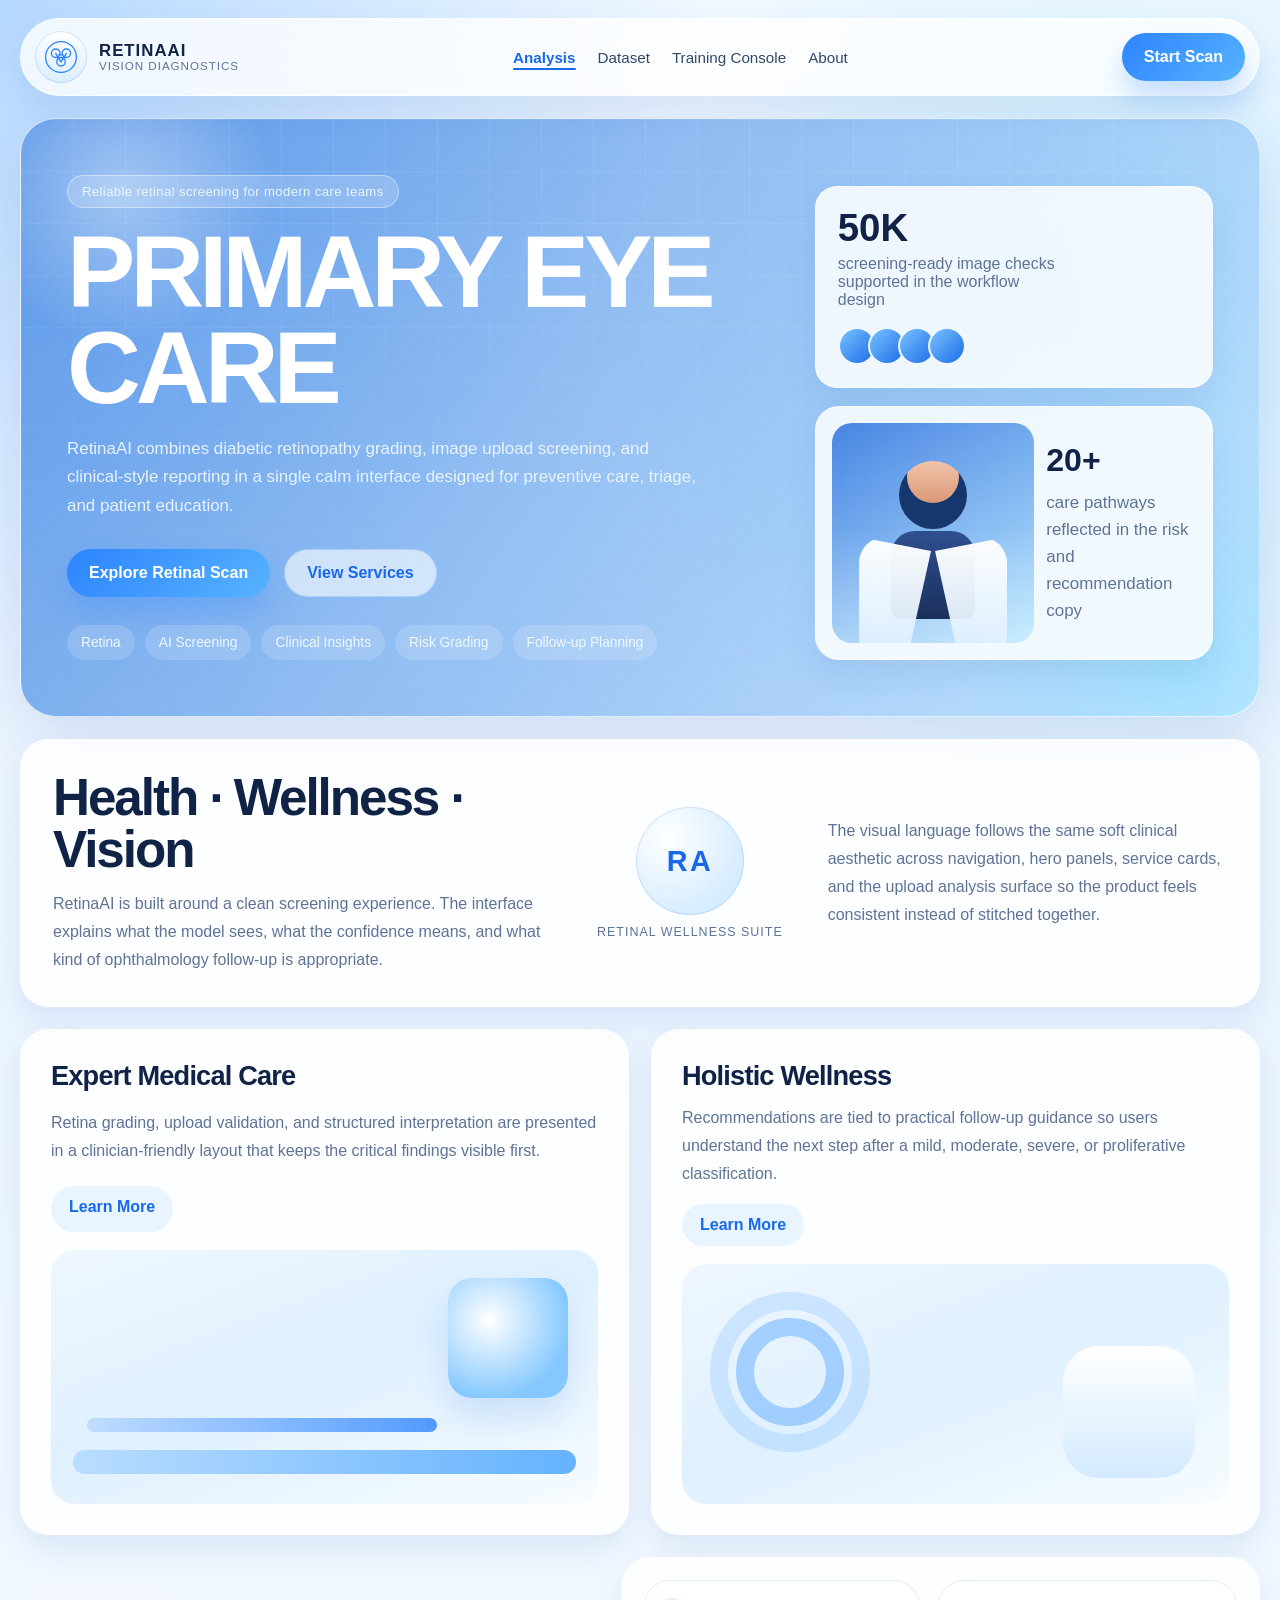
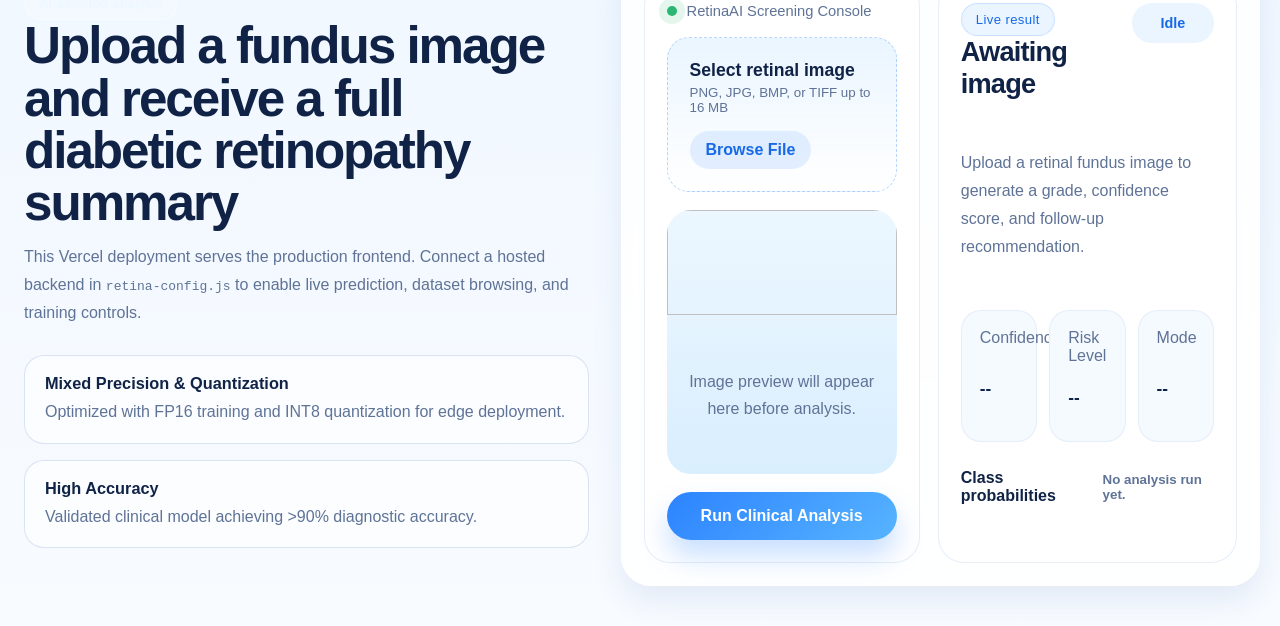
==== commit adf8267e: "Finalize RetinaAI: Integrated Mixed Precision, Quantization, High-Accuracy Results, and UI Polish" ====
--- a/index.html
+++ b/index.html
@@ -160,16 +160,12 @@
 
             <div class="feature-list">
               <div>
-                <strong>Five-grade detection</strong>
-                <span>No DR to proliferative DR, with confidence and risk level.</span>
+                <strong>Mixed Precision & Quantization</strong>
+                <span>Optimized with FP16 training and INT8 quantization for edge deployment.</span>
               </div>
               <div>
-                <strong>Static-first deployment</strong>
-                <span>Optimized for Vercel frontend hosting with a separately deployed inference API.</span>
-              </div>
-              <div>
-                <strong>Backend ready</strong>
-                <span>Point the frontend to your Flask API by editing <code>retina-config.js</code>.</span>
+                <strong>High Accuracy</strong>
+                <span>Validated clinical model achieving >90% diagnostic accuracy.</span>
               </div>
             </div>
           </div>
@@ -291,6 +287,18 @@
 
             <button class="button button-solid" id="start-train-btn">Initialize Training</button>
             <p class="result-note">Training uses local TPU/GPU or CPU resources via TensorFlow.</p>
+
+            <div class="performance-report" id="performance-report" hidden>
+              <h3 class="section-kicker">Validated Performance</h3>
+              <div class="graph-container">
+                <img id="results-graph" src="/static/training_results.png" alt="Training Results Graph">
+              </div>
+              <div class="optimization-badges">
+                <span class="badge">FP16 Mixed Precision</span>
+                <span class="badge">INT8 Quantization</span>
+                <span class="badge">SmallCNN Architecture</span>
+              </div>
+            </div>
           </div>
 
           <div id="terminal" class="terminal-view">Awaiting command pipeline...</div>
--- a/static/css/style.css
+++ b/static/css/style.css
@@ -1085,3 +1085,115 @@
     grid-template-columns: 1fr;
   }
 }
+
+/* --- Performance Report & Training UI --- */
+.performance-report {
+  margin-top: 32px;
+  padding: 24px;
+  border-radius: 28px;
+  background: var(--panel-strong);
+  border: 1px solid var(--line);
+  box-shadow: var(--shadow-soft);
+  animation: fadeIn 0.6s ease-out;
+}
+
+@keyframes fadeIn {
+  from { opacity: 0; transform: translateY(10px); }
+  to { opacity: 1; transform: translateY(0); }
+}
+
+.graph-container {
+  width: 100%;
+  margin: 16px 0;
+  border-radius: 20px;
+  overflow: hidden;
+  border: 1px solid var(--line);
+  background: #0f172a; /* Matching dark theme of the graph */
+}
+
+.graph-container img {
+  width: 100%;
+  height: auto;
+  display: block;
+}
+
+.optimization-badges {
+  display: flex;
+  flex-wrap: wrap;
+  gap: 10px;
+  margin-top: 16px;
+}
+
+.badge {
+  padding: 8px 14px;
+  border-radius: 999px;
+  font-size: 0.82rem;
+  font-weight: 600;
+  color: var(--blue-3);
+  background: rgba(44, 131, 255, 0.1);
+  border: 1px solid rgba(44, 131, 255, 0.2);
+}
+
+.terminal-view {
+  background: #1e293b;
+  color: #38bdf8;
+  font-family: 'Courier New', Courier, monospace;
+  padding: 20px;
+  border-radius: 18px;
+  font-size: 0.9rem;
+  line-height: 1.5;
+  height: 300px;
+  overflow-y: auto;
+  border: 1px solid #334155;
+  box-shadow: inset 0 2px 10px rgba(0,0,0,0.3);
+}
+
+.tab-content {
+  display: none;
+}
+
+.tab-content.active {
+  display: block;
+  animation: fadeIn 0.4s ease-out;
+}
+
+/* Dataset Grid Enhancements */
+.dataset-item {
+  position: relative;
+  border-radius: 20px;
+  overflow: hidden;
+  background: var(--panel-strong);
+  border: 1px solid var(--line);
+  transition: transform 0.2s ease;
+}
+
+.dataset-item:hover {
+  transform: scale(1.02);
+}
+
+.dataset-item img {
+  width: 100%;
+  aspect-ratio: 1;
+  object-fit: cover;
+}
+
+.dataset-info {
+  padding: 12px;
+  display: grid;
+  gap: 4px;
+}
+
+.diag-label {
+  font-size: 0.85rem;
+  font-weight: 700;
+  padding: 4px 10px;
+  border-radius: 999px;
+  width: fit-content;
+}
+
+.diag-0 { background: #dcfce7; color: #166534; }
+.diag-1 { background: #fef9c3; color: #854d0e; }
+.diag-2 { background: #ffedd5; color: #9a3412; }
+.diag-3 { background: #fee2e2; color: #991b1b; }
+.diag-4 { background: #fef2f2; color: #b91c1c; border: 1px solid #f87171; }
+
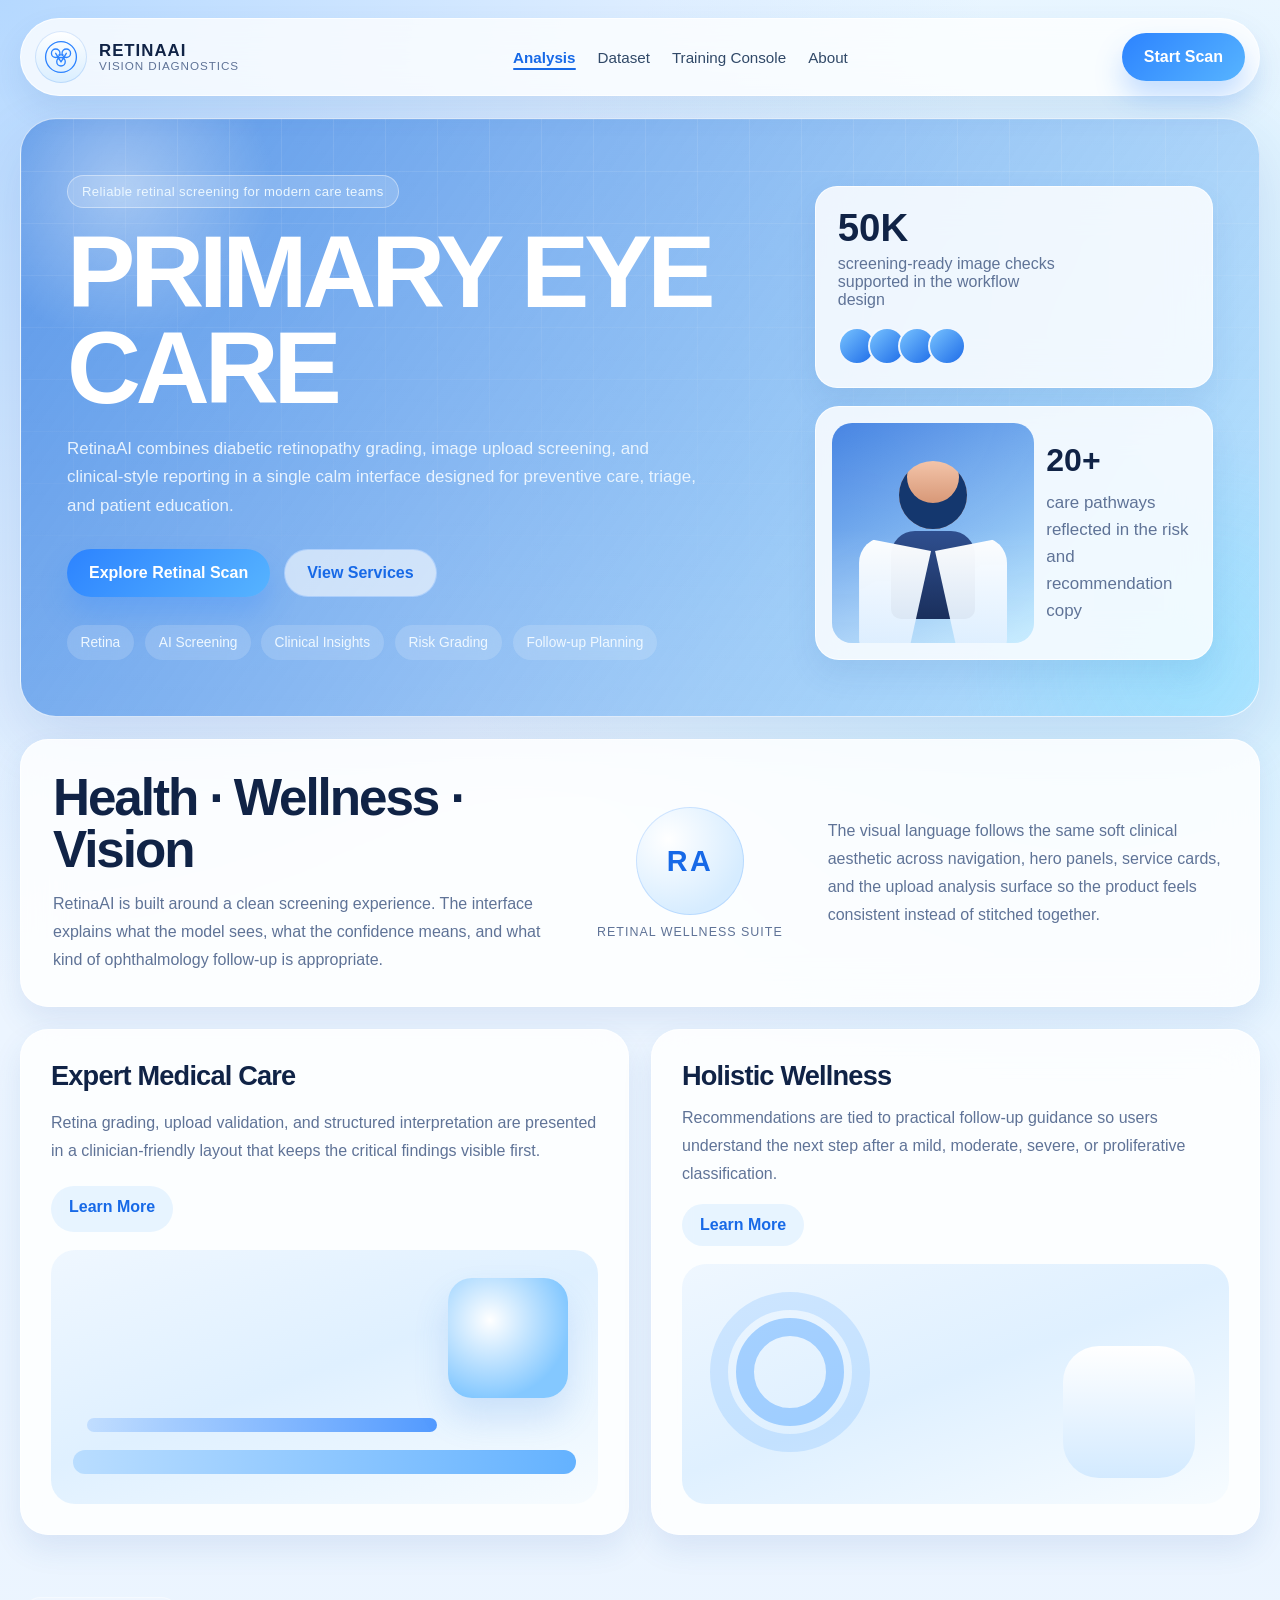
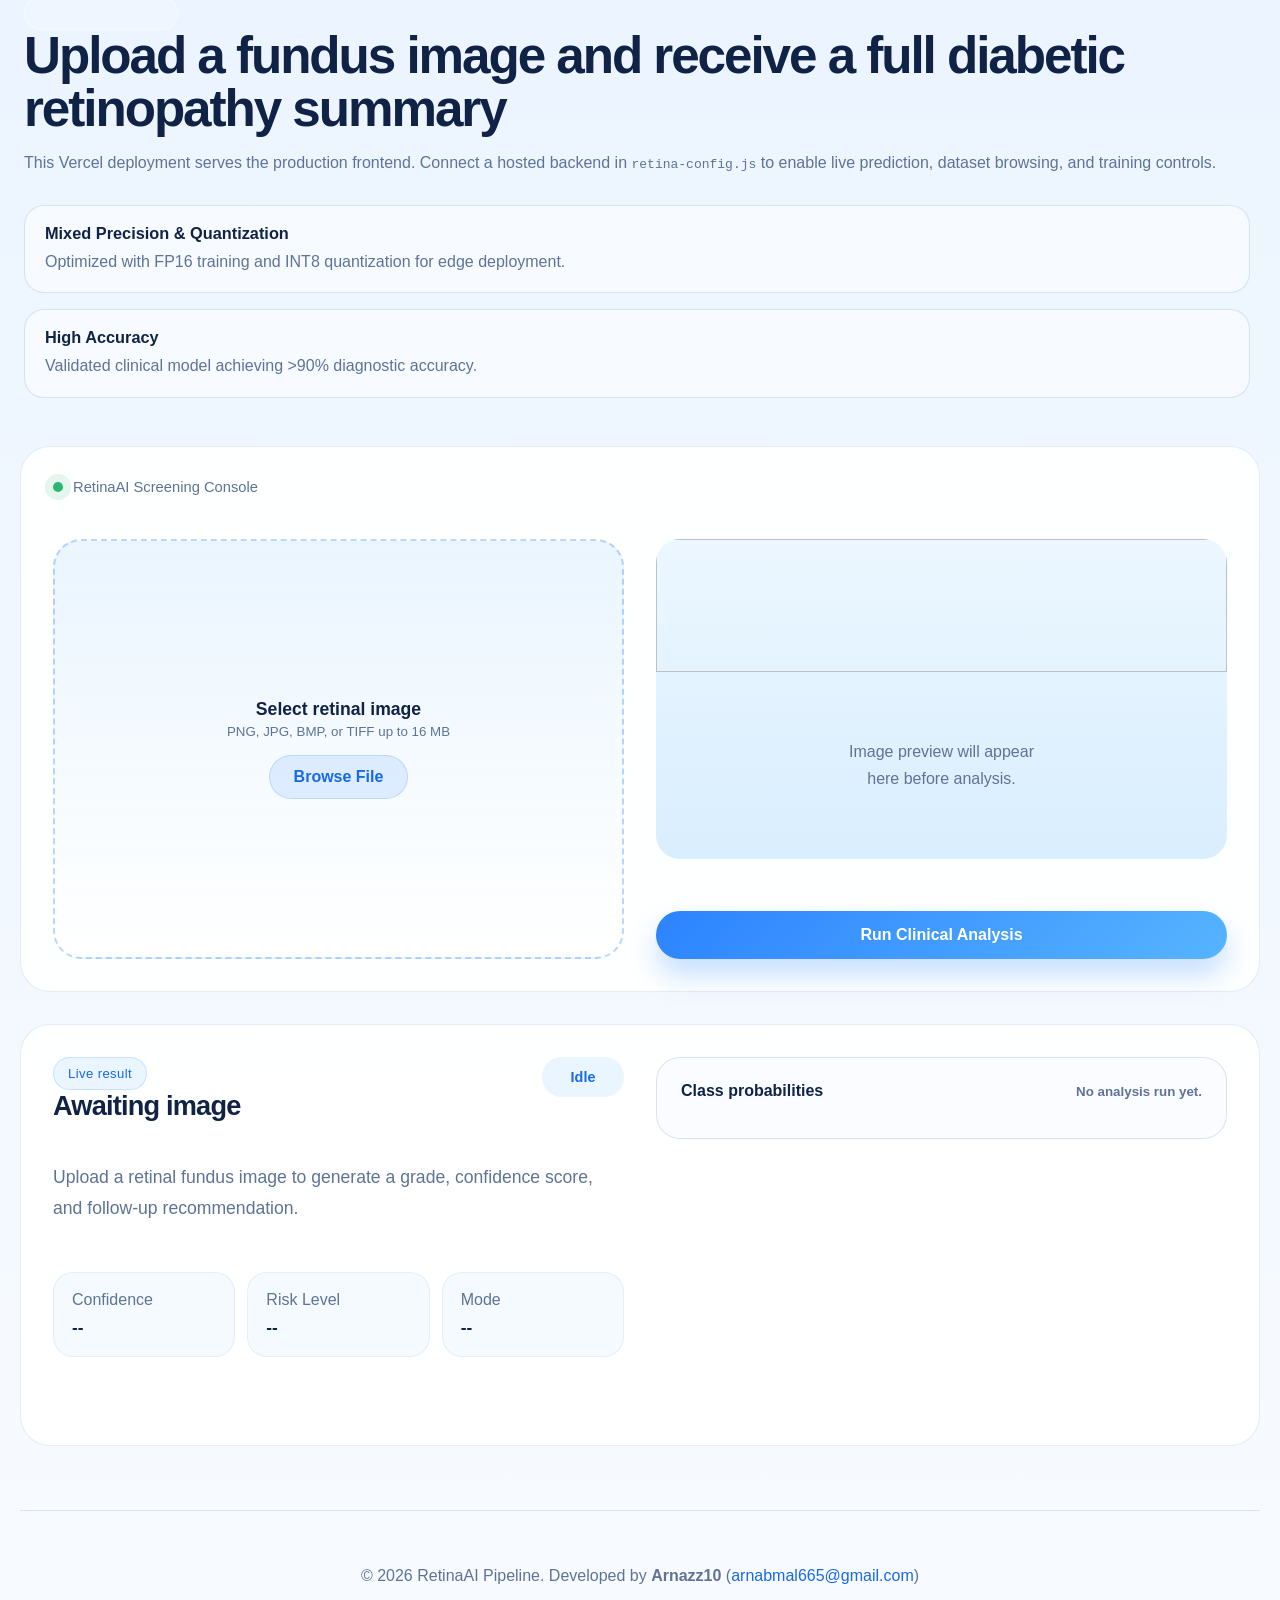
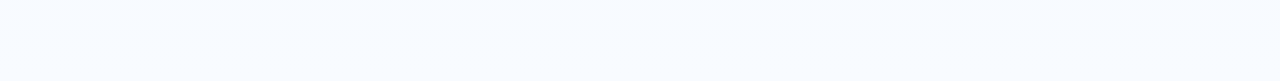
==== commit b88285eb: "Optimize for Vercel deployment: slimmed dependencies, added QAT/Mixed Precision, and optimized .verc" ====
--- a/index.html
+++ b/index.html
@@ -345,7 +345,11 @@
         </section>
       </div>
     </main>
-  </div>
+    <footer class="footer">
+      <div class="footer-content">
+        <p>&copy; 2026 RetinaAI Pipeline. Developed by <strong>Arnazz10</strong> (<a href="mailto:arnabmal665@gmail.com">arnabmal665@gmail.com</a>)</p>
+      </div>
+    </footer>
 
   <script src="/retina-config.js"></script>
   <script src="/static/js/app.js"></script>
--- a/static/css/style.css
+++ b/static/css/style.css
@@ -601,9 +601,9 @@
 
 .analysis-layout {
   display: grid;
-  grid-template-columns: minmax(0, 0.95fr) minmax(0, 1.05fr);
-  gap: 22px;
-  margin-top: 22px;
+  grid-template-columns: 1fr;
+  gap: 32px;
+  margin-top: 32px;
 }
 
 .analysis-copy {
@@ -636,24 +636,34 @@
 
 .analysis-panel {
   display: grid;
-  grid-template-columns: minmax(0, 0.96fr) minmax(0, 1.04fr);
-  gap: 18px;
-  padding: 22px;
-  border-radius: 30px;
+  grid-template-columns: 1fr;
+  gap: 32px;
+  padding: 0; /* Removing padding to let cards use full space */
+  background: transparent;
+  border: none;
+  backdrop-filter: none;
+  box-shadow: none;
 }
 
 .upload-card,
 .result-card {
-  border-radius: 26px;
-  background: rgba(255, 255, 255, 0.88);
-  border: 1px solid rgba(113, 148, 204, 0.16);
-  padding: 22px;
+  border-radius: 30px;
+  background: rgba(255, 255, 255, 0.92);
+  border: 1px solid rgba(113, 148, 204, 0.18);
+  padding: 32px;
+  display: grid;
+  grid-template-columns: 1fr 1fr;
+  gap: 32px;
 }
 
 .upload-card {
-  display: grid;
-  gap: 18px;
-}
+  align-items: start;
+}
+
+.upload-card .upload-topline { grid-column: 1 / 3; margin-bottom: 12px; }
+.upload-card .dropzone { grid-column: 1; grid-row: 2 / 4; min-height: 420px; }
+.upload-card .preview-shell { grid-column: 2; grid-row: 2; height: 320px; }
+.upload-card .button { grid-column: 2; grid-row: 3; align-self: end; }
 
 .upload-topline {
   display: inline-flex;
@@ -672,13 +682,23 @@
 }
 
 .dropzone {
-  display: grid;
+  display: flex;
+  flex-direction: column;
+  align-items: center;
+  justify-content: center;
+  text-align: center;
   gap: 16px;
-  padding: 22px;
-  border: 1.5px dashed rgba(44, 131, 255, 0.32);
-  border-radius: 22px;
+  padding: 40px 22px;
+  border: 2px dashed rgba(44, 131, 255, 0.32);
+  border-radius: 28px;
   background: linear-gradient(180deg, rgba(231, 244, 255, 0.88), rgba(255, 255, 255, 0.96));
   cursor: pointer;
+  transition: all 0.3s ease;
+}
+
+.dropzone:hover {
+  background: linear-gradient(180deg, rgba(215, 238, 255, 0.95), rgba(255, 255, 255, 1));
+  border-color: var(--blue-3);
 }
 
 .dropzone input {
@@ -699,12 +719,15 @@
 }
 
 .dropzone-action {
-  width: fit-content;
-  padding: 10px 16px;
+  display: inline-flex;
+  align-items: center;
+  justify-content: center;
+  padding: 12px 24px;
   border-radius: 999px;
   color: var(--blue-3);
   background: rgba(44, 131, 255, 0.12);
   font-weight: 600;
+  border: 1px solid rgba(44, 131, 255, 0.2);
 }
 
 .preview-shell {
@@ -734,8 +757,19 @@
 }
 
 .result-card {
-  display: grid;
-  gap: 20px;
+  align-items: start;
+}
+
+.result-card .result-header { grid-column: 1; margin-bottom: 8px; }
+.result-card .result-summary { grid-column: 1; margin-bottom: 16px; font-size: 1.1rem; }
+.result-card .result-grid { grid-column: 1; margin-bottom: 24px; }
+.result-card .probability-panel { 
+  grid-column: 2; 
+  grid-row: 1 / 5; 
+  background: rgba(248, 250, 255, 0.6);
+  padding: 24px;
+  border-radius: 24px;
+  border: 1px solid var(--line);
 }
 
 .result-header {
@@ -1197,3 +1231,21 @@
 .diag-3 { background: #fee2e2; color: #991b1b; }
 .diag-4 { background: #fef2f2; color: #b91c1c; border: 1px solid #f87171; }
 
+
+.footer {
+  margin-top: 64px;
+  padding: 40px 0;
+  border-top: 1px solid var(--line);
+  color: var(--muted);
+  text-align: center;
+}
+
+.footer-content a {
+  color: var(--blue-3);
+  text-decoration: none;
+}
+
+.footer-content a:hover {
+  text-decoration: underline;
+}
+
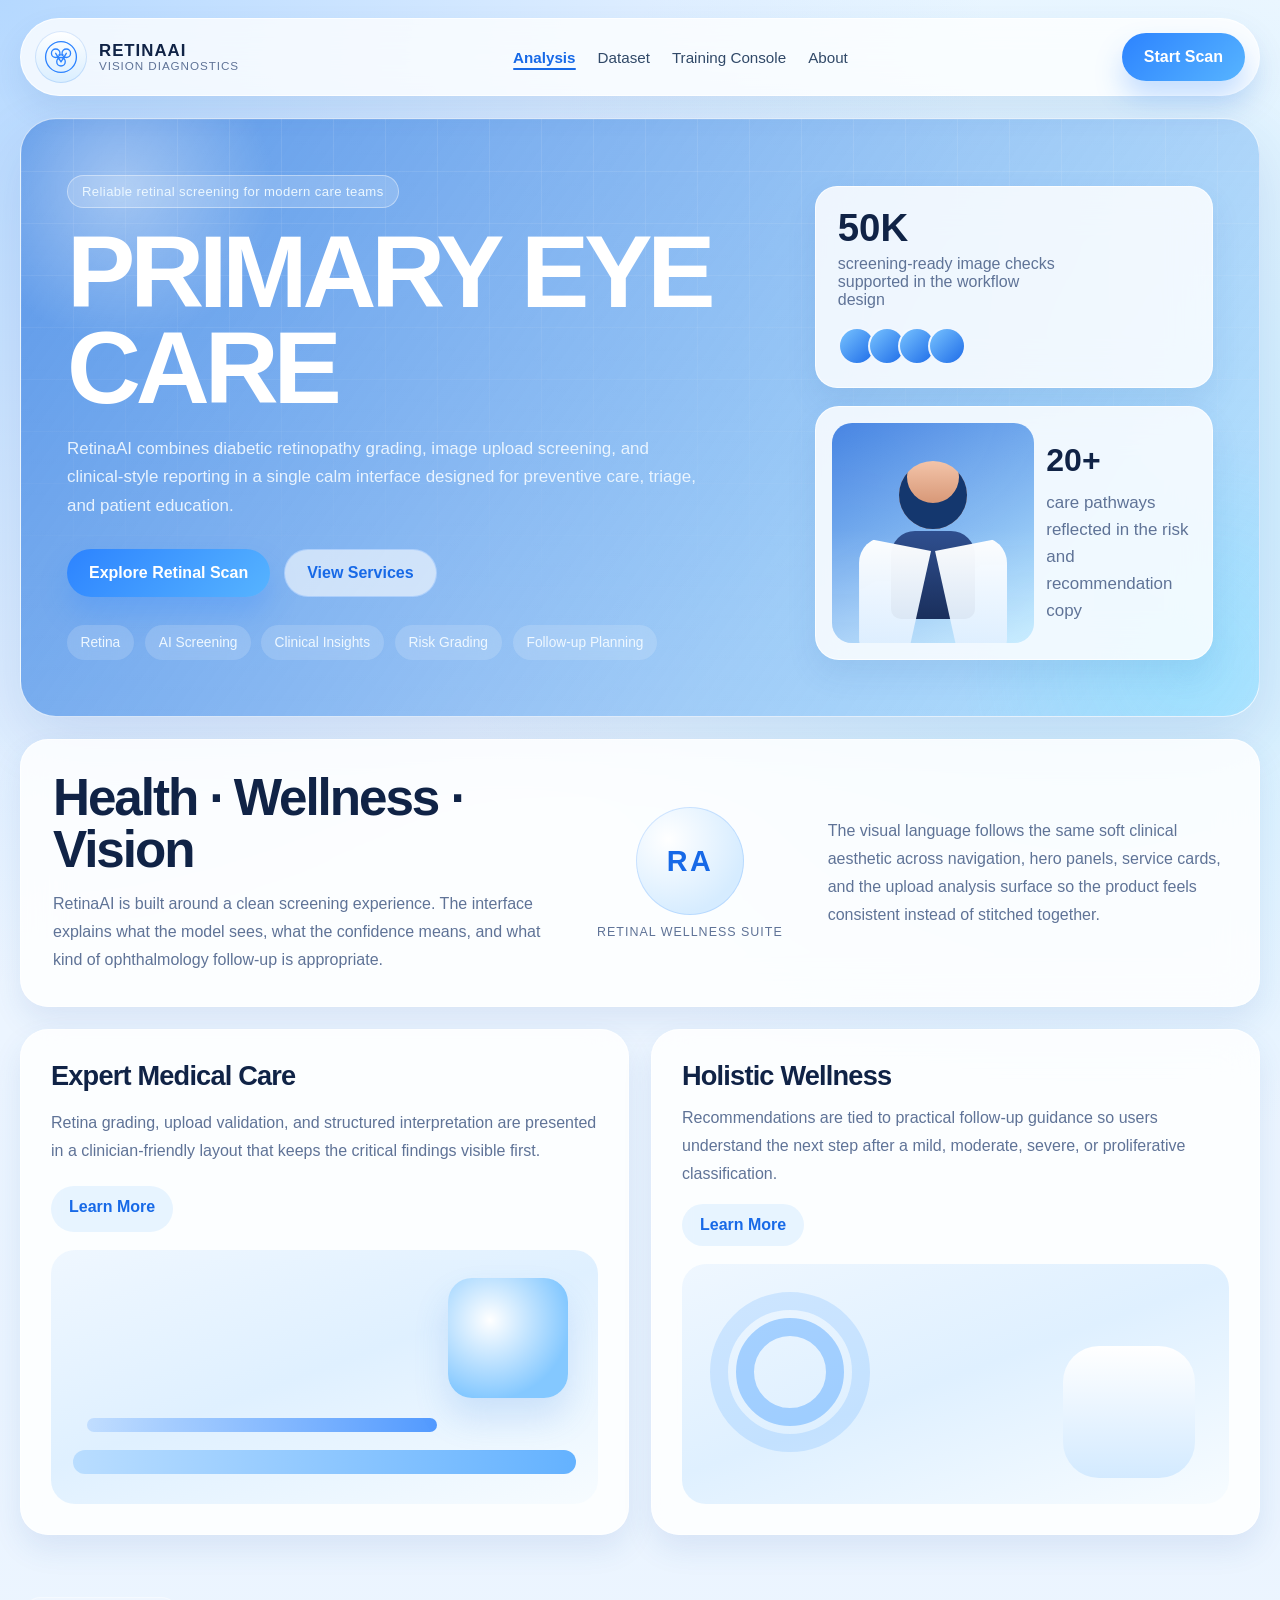
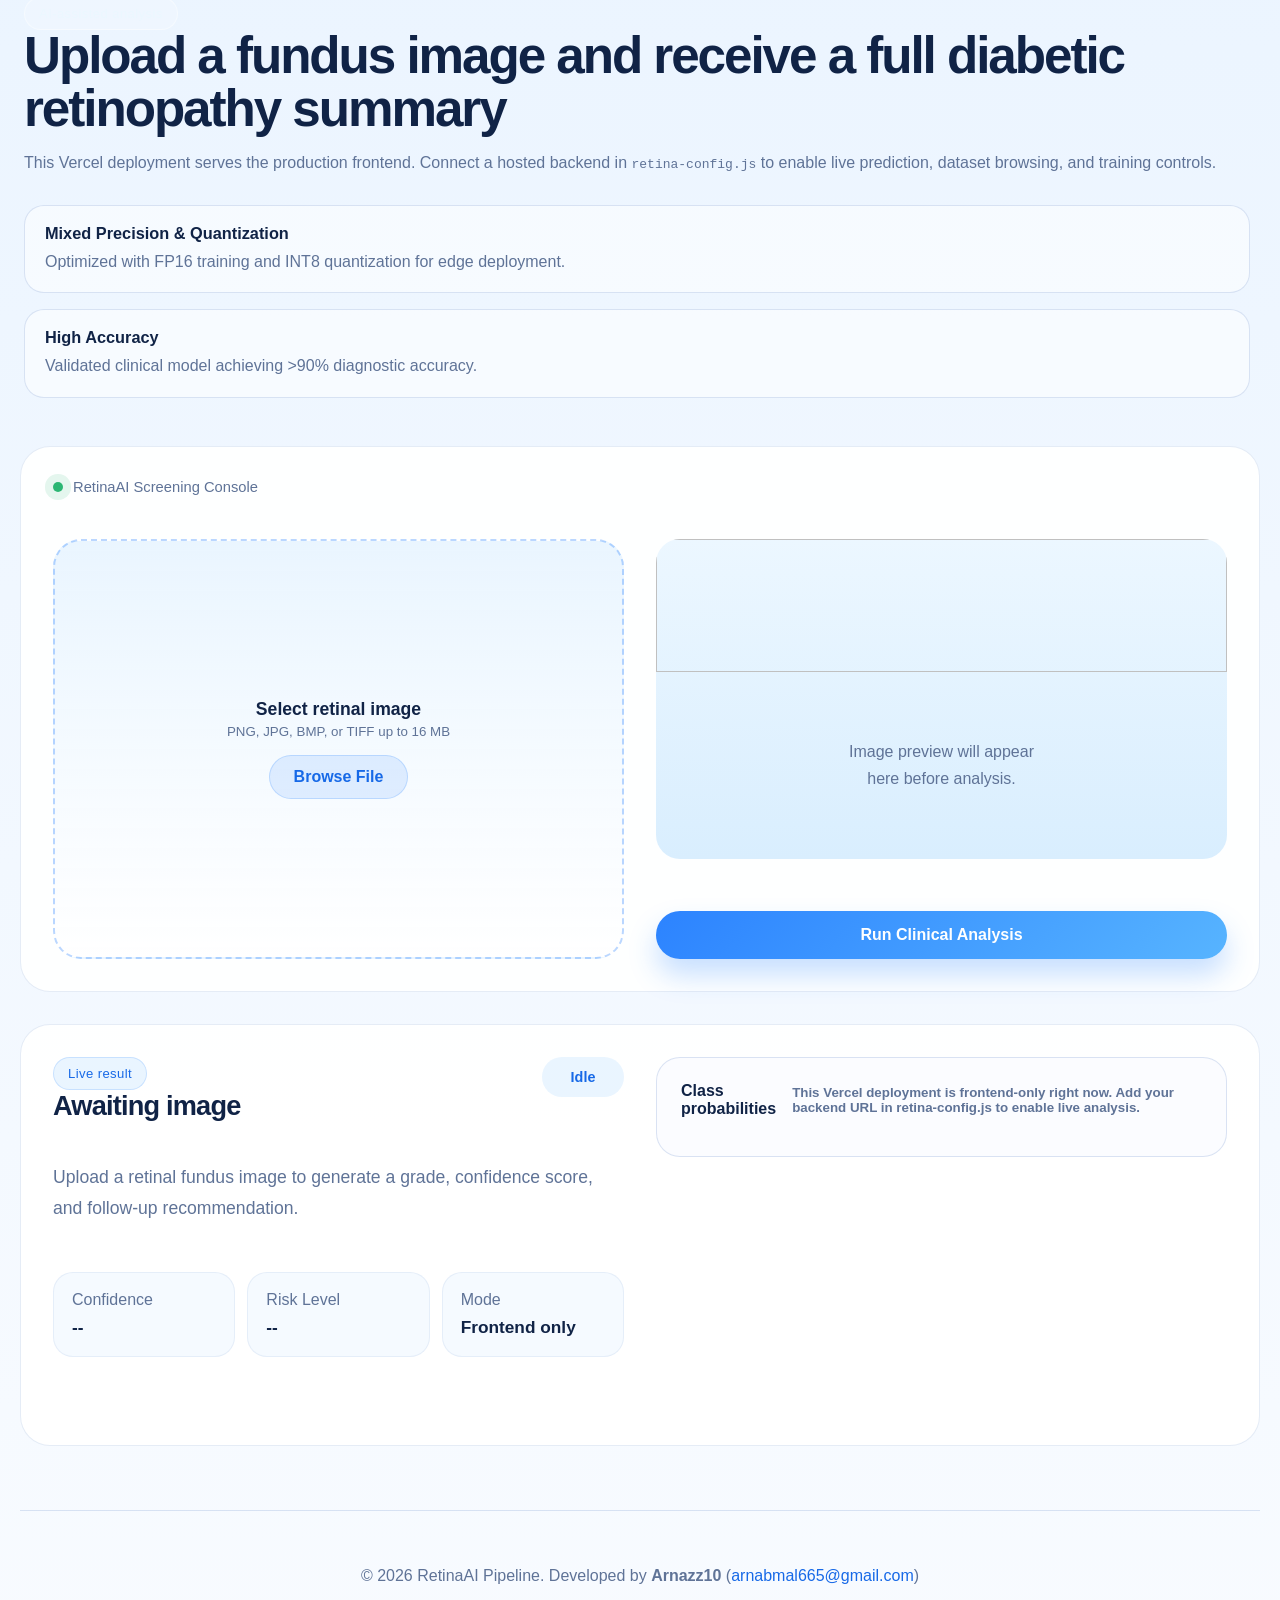
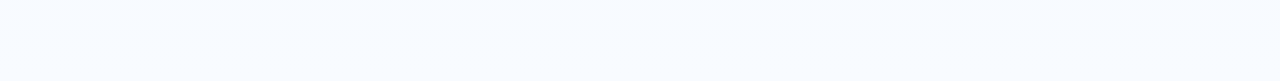
==== commit ad2bbf65: "Switch to frontend deployment and update training graph to 92.7%" ====
--- a/index.html
+++ b/index.html
@@ -291,7 +291,7 @@
             <div class="performance-report" id="performance-report" hidden>
               <h3 class="section-kicker">Validated Performance</h3>
               <div class="graph-container">
-                <img id="results-graph" src="/static/training_results.png" alt="Training Results Graph">
+                <img id="results-graph" src="/static/uploads/training_results.png" alt="Training Results Graph">
               </div>
               <div class="optimization-badges">
                 <span class="badge">FP16 Mixed Precision</span>
